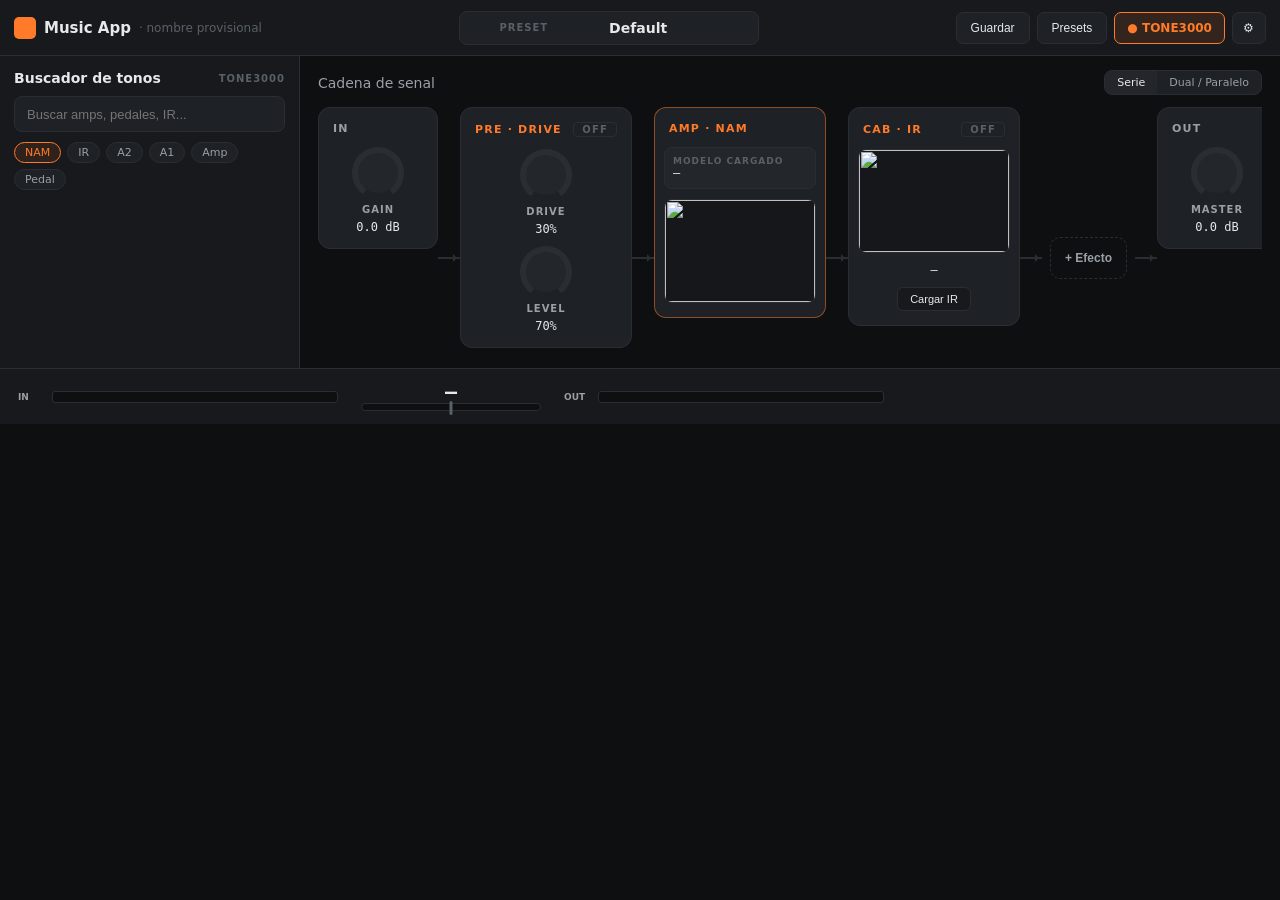
==== ui/index.html @ b0af9bf6 "Flexible FX chain: reorderable rack engine + dynamic UI + 6 effect blocks" ====
<!doctype html>
<html lang="es"><head><meta charset="utf-8">
<meta name="viewport" content="width=device-width,initial-scale=1">
<link rel="stylesheet" href="style.css"></head>
<body>
  <!-- ===== Barra superior ===== -->
  <header class="topbar">
    <div class="brand">
      <span class="logo"></span><b>Music App</b><span class="sub">&middot; nombre provisional</span>
    </div>
    <div class="preset">
      <span class="ptag">PRESET</span><input id="preset-name" class="pinput" value="Default" autocomplete="off">
    </div>
    <div class="topright">
      <button class="tbtn" id="btn-save">Guardar</button>
      <div class="presetwrap">
        <button class="tbtn" id="btn-presets">Presets</button>
        <div class="presetpop" id="presets-pop" hidden></div>
      </div>
      <span class="t3k">&#9679; TONE3000</span>
      <button class="tbtn icon" id="btn-cfg">&#9881;</button>
    </div>
  </header>

  <!-- ===== Cuerpo: buscador + cadena ===== -->
  <div class="main">
    <aside class="browser">
      <div class="bhead"><b>Buscador de tonos</b><span class="t3klabel">TONE3000</span></div>
      <input class="search" id="search" placeholder="Buscar amps, pedales, IR..." autocomplete="off">
      <div class="chips">
        <span class="chip on">NAM</span><span class="chip">IR</span><span class="chip">A2</span>
        <span class="chip">A1</span><span class="chip">Amp</span><span class="chip">Pedal</span>
      </div>
      <div class="list" id="model-list"></div>
      <div class="bcount" id="model-count"></div>
    </aside>

    <section class="stage">
      <div class="stagehead">
        <span class="stitle">Cadena de senal</span>
        <span class="seriestoggle"><span class="seg on">Serie</span><span class="seg">Dual / Paralelo</span></span>
      </div>
      <div class="rack">
        <section class="block io">
          <div class="bh"><span>IN</span></div>
          <div class="kwrap"><div class="knob" id="k-in"></div><div class="klabel">GAIN</div><div class="kval" id="v-in">0.0 dB</div></div>
        </section>
        <div class="arrow"></div>

        <section class="block drive">
          <div class="bh"><span class="accent">PRE &middot; DRIVE</span><span class="toggle" id="drive-toggle">OFF</span></div>
          <div class="kwrap"><div class="knob" id="k-drv"></div><div class="klabel">DRIVE</div><div class="kval" id="v-drv">30%</div></div>
          <div class="kwrap"><div class="knob" id="k-lvl"></div><div class="klabel">LEVEL</div><div class="kval" id="v-lvl">70%</div></div>
        </section>
        <div class="arrow"></div>

        <section class="block amp">
          <div class="bh"><span class="accent">AMP &middot; NAM</span></div>
          <div class="loaded"><div class="lcap">MODELO CARGADO</div><div class="lname" id="amp-name">&mdash;</div></div>
          <div class="photo"><img id="amp-photo" src="amp-photo" alt=""></div>
        </section>
        <div class="arrow"></div>

        <section class="block cab">
          <div class="bh"><span class="accent">CAB &middot; IR</span><span class="toggle" id="ir-toggle">OFF</span></div>
          <div class="photo"><img id="cab-photo" src="cab-photo" alt=""></div>
          <div class="lname small" id="cab-name">&mdash;</div>
          <button class="change" id="cab-change">Cargar IR</button>
        </section>
        <div class="arrow"></div>

        <!-- Rack flexible: app.js lo llena dinámicamente (display:contents) -->
        <div id="fx-rack" class="fxrack"></div>
        <div class="fxaddwrap">
          <button class="fxadd" id="fx-add-btn" title="Añadir efecto al rack">+ Efecto</button>
          <div class="fxmenu" id="fx-menu" hidden></div>
        </div>
        <div class="arrow"></div>

        <section class="block io">
          <div class="bh"><span>OUT</span></div>
          <div class="kwrap"><div class="knob" id="k-out"></div><div class="klabel">MASTER</div><div class="kval" id="v-out">0.0 dB</div></div>
        </section>
      </div>
    </section>
  </div>

  <!-- ===== Barra inferior: medidores + afinador ===== -->
  <footer class="bottombar">
    <div class="meter"><span class="mlabel">IN</span><div class="mbar"><div class="mfill" id="in-fill"></div></div></div>
    <div class="tuner">
      <div class="tnote" id="t-note">&mdash;</div>
      <div class="tscale"><div class="tcenter"></div><div class="tneedle" id="t-needle"></div></div>
      <div class="thz" id="t-hz"></div>
    </div>
    <div class="meter"><span class="mlabel">OUT</span><div class="mbar"><div class="mfill" id="out-fill"></div></div></div>
  </footer>

  <script type="module" src="app.js"></script>
</body></html>
---- ui/style.css ----
:root{--bg:#0E0F11;--panel:#17191C;--module:#1E2125;--mod2:#23262B;--border:#2A2E33;
  --text:#E6E8EA;--muted:#9AA0A6;--dim:#5A6068;--accent:#FF7A29;
  --green:#2BD66A;--amber:#F4C430;--red:#FF3B30;}
*{box-sizing:border-box;margin:0;padding:0;}
html,body{height:100%;background:var(--bg);color:var(--text);
  font-family:'Segoe UI',Inter,system-ui,sans-serif;-webkit-font-smoothing:antialiased;
  user-select:none;-webkit-user-select:none;font-size:13px;}

/* ===== Barra superior ===== */
.topbar{height:56px;display:flex;align-items:center;gap:12px;padding:0 14px;
  background:var(--panel);border-bottom:1px solid var(--border);}
.brand{display:flex;align-items:center;gap:8px;min-width:170px;flex:0 0 auto;}
.logo{width:22px;height:22px;border-radius:5px;background:var(--accent);}
.brand b{font-size:15px;}
.sub{color:var(--dim);font-size:12px;}
.preset{flex:1 1 auto;display:flex;align-items:center;justify-content:center;gap:10px;
  background:var(--module);border:1px solid var(--border);border-radius:8px;height:34px;max-width:300px;margin:0 auto;}
.ptag{font-size:10px;font-weight:700;letter-spacing:1px;color:var(--dim);}
.preset b{font-size:14px;}
.topright{display:flex;align-items:center;gap:7px;flex:0 0 auto;}
.tbtn{height:32px;padding:0 14px;background:var(--module);color:var(--text);border:1px solid var(--border);
  border-radius:7px;font-size:12px;cursor:pointer;}
.tbtn:hover{border-color:var(--accent);}
.tbtn.icon{width:34px;padding:0;}
.t3k{display:flex;align-items:center;gap:6px;height:32px;padding:0 12px;border-radius:7px;
  background:rgba(255,122,41,.12);border:1px solid var(--accent);color:var(--accent);font-size:12px;font-weight:600;}
.pinput{background:transparent;border:none;color:var(--text);font-size:14px;font-weight:700;
  width:160px;text-align:center;outline:none;font-family:inherit;}
.pinput:focus{color:var(--accent);}
.presetwrap{position:relative;}
.presetpop{position:absolute;top:38px;right:0;width:240px;max-height:300px;overflow-y:auto;z-index:50;
  background:var(--module);border:1px solid var(--border);border-radius:8px;padding:6px;
  box-shadow:0 8px 24px rgba(0,0,0,.5);}
.presetpop[hidden]{display:none;}
.ppitem{padding:8px 10px;border-radius:6px;cursor:pointer;font-size:12px;color:var(--text);}
.ppitem:hover{background:var(--mod2);}
.ppempty{padding:8px 10px;font-size:12px;color:var(--dim);}

/* ===== Cuerpo ===== */
.main{display:flex;align-items:stretch;}
.browser{width:300px;flex:0 0 auto;display:flex;flex-direction:column;gap:10px;padding:14px;
  border-right:1px solid var(--border);background:var(--panel);}
.bhead{display:flex;align-items:center;justify-content:space-between;}
.bhead b{font-size:14px;}
.t3klabel{font-size:10px;font-weight:700;letter-spacing:1px;color:var(--dim);}
.search{height:36px;background:var(--module);border:1px solid var(--border);border-radius:8px;
  color:var(--text);padding:0 12px;font-size:13px;outline:none;}
.search:focus{border-color:var(--accent);}
.chips{display:flex;flex-wrap:wrap;gap:6px;}
.chip{font-size:11px;padding:3px 10px;border-radius:12px;border:1px solid var(--border);
  color:var(--muted);background:var(--module);cursor:pointer;}
.chip.on{color:var(--accent);border-color:var(--accent);background:rgba(255,122,41,.1);}
.list{max-height:300px;overflow-y:auto;display:flex;flex-direction:column;gap:6px;margin-top:2px;}
.list::-webkit-scrollbar{width:8px;} .list::-webkit-scrollbar-thumb{background:var(--border);border-radius:4px;}
.mitem{display:flex;align-items:center;gap:10px;padding:8px;border-radius:8px;cursor:pointer;
  border:1px solid transparent;}
.mitem:hover{background:var(--module);}
.mitem.sel{background:var(--module);border-color:var(--accent);}
.mthumb{width:34px;height:34px;border-radius:6px;background:var(--mod2);flex:0 0 auto;
  display:flex;align-items:center;justify-content:center;color:var(--dim);font-size:14px;}
.minfo{min-width:0;flex:1;}
.mname{font-size:12px;color:var(--text);overflow:hidden;text-overflow:ellipsis;white-space:nowrap;}
.msub{font-size:10px;color:var(--muted);overflow:hidden;text-overflow:ellipsis;white-space:nowrap;}
.bcount{font-size:10px;color:var(--dim);}

/* ===== Stage / cadena ===== */
.stage{flex:1;display:flex;flex-direction:column;min-width:0;min-height:0;padding:14px 18px;}
.stagehead{display:flex;align-items:center;justify-content:space-between;margin-bottom:12px;}
.stitle{font-size:14px;color:var(--muted);}
.seriestoggle{display:flex;background:var(--module);border:1px solid var(--border);border-radius:8px;overflow:hidden;}
.seg{font-size:11px;padding:5px 12px;color:var(--muted);cursor:pointer;}
.seg.on{background:var(--mod2);color:var(--text);}
.rack{flex:1;display:flex;align-items:flex-start;gap:0;overflow-x:auto;padding-bottom:6px;}
.rack::-webkit-scrollbar{height:8px;} .rack::-webkit-scrollbar-thumb{background:var(--border);border-radius:4px;}
.block{background:var(--module);border:1px solid var(--border);border-radius:12px;padding:14px;
  min-width:172px;display:flex;flex-direction:column;align-items:center;gap:10px;}
.block.io{min-width:120px;}
.block.amp{border-color:rgba(255,122,41,.5);}
.bh{width:100%;display:flex;justify-content:space-between;align-items:center;
  font-size:11px;font-weight:700;letter-spacing:1.2px;color:var(--muted);margin-bottom:2px;}
.bh .accent{color:var(--accent);}
.toggle{font-size:10px;font-weight:700;color:var(--dim);border:1px solid var(--border);border-radius:4px;padding:1px 8px;cursor:pointer;}
.toggle.on{color:#1a0e06;background:var(--accent);border-color:var(--accent);}
.loaded{width:152px;background:var(--mod2);border:1px solid var(--border);border-radius:8px;padding:8px;}
.lcap{font-size:9px;font-weight:700;letter-spacing:1px;color:var(--dim);}
.lname{font-size:12px;color:var(--text);overflow:hidden;text-overflow:ellipsis;white-space:nowrap;font-family:'Cascadia Mono',Consolas,monospace;}
.lname.small{max-width:152px;text-align:center;}
.photo{width:152px;height:104px;border-radius:8px;overflow:hidden;background:#15171a;border:1px solid var(--border);}
.photo img{width:100%;height:100%;object-fit:cover;display:block;}
.change{background:var(--panel);color:var(--text);border:1px solid var(--border);border-radius:6px;padding:5px 12px;font-size:11px;cursor:pointer;}
.change:hover{border-color:var(--accent);}
.fxicon{font-size:30px;color:var(--accent);height:50px;display:flex;align-items:center;}
.kwrap{display:flex;flex-direction:column;align-items:center;gap:5px;}
.klabel{font-size:10px;font-weight:700;letter-spacing:1px;color:var(--muted);}
.knob{width:52px;height:52px;border-radius:50%;position:relative;cursor:ns-resize;
  background:conic-gradient(from 216deg,var(--accent) 0deg calc(var(--pct,0)*288deg),
    var(--border) calc(var(--pct,0)*288deg) 288deg,transparent 288deg 360deg);}
.knob::after{content:"";position:absolute;inset:6px;border-radius:50%;background:var(--mod2);}
.kval{font-size:12px;color:var(--text);font-family:'Cascadia Mono',Consolas,monospace;}
.arrow{align-self:center;width:22px;height:2px;background:var(--border);position:relative;flex:0 0 auto;margin-top:60px;}
.arrow::after{content:"";position:absolute;right:-1px;top:-3px;border:4px solid transparent;border-left-color:var(--border);}

/* ===== Barra inferior ===== */
.bottombar{height:56px;display:flex;align-items:center;gap:18px;padding:0 18px;
  background:var(--panel);border-top:1px solid var(--border);}
.meter{flex:1;display:flex;align-items:center;gap:8px;max-width:320px;}
.mlabel{font-size:9px;font-weight:700;color:var(--muted);width:26px;}
.mbar{flex:1;height:12px;background:var(--bg);border:1px solid var(--border);border-radius:3px;overflow:hidden;}
.mfill{height:100%;width:0%;background:var(--green);transition:width .05s linear;}
.tuner{display:flex;flex-direction:column;align-items:center;gap:2px;min-width:190px;}
.tnote{font-size:20px;font-weight:700;color:var(--text);font-family:'Cascadia Mono',Consolas,monospace;line-height:1;}
.tscale{position:relative;width:180px;height:8px;background:var(--bg);border:1px solid var(--border);border-radius:4px;}
.tcenter{position:absolute;left:50%;top:-2px;width:1px;height:12px;background:var(--dim);}
.tneedle{position:absolute;left:50%;top:-3px;width:3px;height:14px;border-radius:2px;background:var(--dim);
  transform:translateX(-50%);transition:left .06s linear,background .1s;}
.thz{font-size:9px;color:var(--muted);font-family:'Cascadia Mono',Consolas,monospace;}

/* ===== Rack flexible de efectos ===== */
.fxrack{display:contents;}                 /* los bloques entran al flex de .rack */
.fxblock{min-width:158px;border-color:rgba(255,122,41,.35);}
.fxblock.byp{opacity:.45;}
.fxhead{width:100%;display:flex;align-items:center;gap:4px;margin-bottom:2px;}
.fxnm{flex:1;min-width:0;font-size:11px;font-weight:700;letter-spacing:1px;color:var(--accent);
  overflow:hidden;text-overflow:ellipsis;white-space:nowrap;}
.fxbtn{font-size:11px;line-height:1;color:var(--dim);border:1px solid var(--border);border-radius:4px;
  background:var(--mod2);cursor:pointer;padding:2px 5px;}
.fxbtn:hover{color:var(--text);border-color:var(--accent);}
.fxbtn.on{color:#1a0e06;background:var(--accent);border-color:var(--accent);}
.fxaddwrap{position:relative;align-self:center;flex:0 0 auto;margin:0 8px;margin-top:60px;}
.fxadd{height:42px;padding:0 14px;border:1px dashed var(--border);border-radius:10px;background:transparent;
  color:var(--muted);font-size:12px;font-weight:700;cursor:pointer;white-space:nowrap;}
.fxadd:hover{border-color:var(--accent);color:var(--accent);}
.fxmenu{position:absolute;top:48px;left:0;width:170px;max-height:300px;overflow-y:auto;z-index:60;
  background:var(--module);border:1px solid var(--border);border-radius:8px;padding:6px;
  box-shadow:0 8px 24px rgba(0,0,0,.5);}
.fxmenu[hidden]{display:none;}
.fxmitem{padding:8px 10px;border-radius:6px;cursor:pointer;font-size:12px;color:var(--text);}
.fxmitem:hover{background:var(--mod2);}
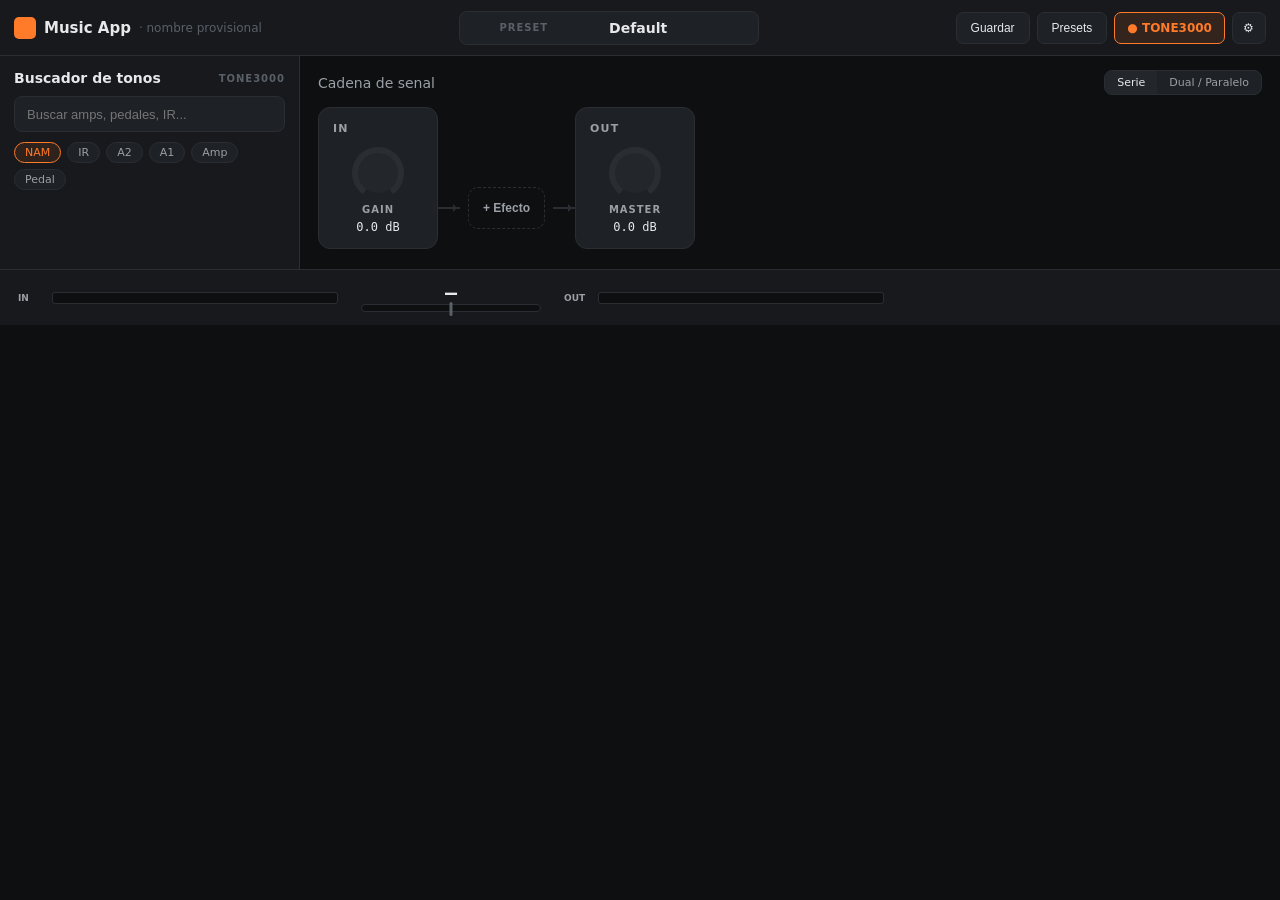
==== commit a67a8a33: "Unified flexible chain: Drive/Amp/Cab as draggable blocks + drag-drop + categorized menu" ====
--- a/ui/index.html
+++ b/ui/index.html
@@ -47,29 +47,7 @@
         </section>
         <div class="arrow"></div>
 
-        <section class="block drive">
-          <div class="bh"><span class="accent">PRE &middot; DRIVE</span><span class="toggle" id="drive-toggle">OFF</span></div>
-          <div class="kwrap"><div class="knob" id="k-drv"></div><div class="klabel">DRIVE</div><div class="kval" id="v-drv">30%</div></div>
-          <div class="kwrap"><div class="knob" id="k-lvl"></div><div class="klabel">LEVEL</div><div class="kval" id="v-lvl">70%</div></div>
-        </section>
-        <div class="arrow"></div>
-
-        <section class="block amp">
-          <div class="bh"><span class="accent">AMP &middot; NAM</span></div>
-          <div class="loaded"><div class="lcap">MODELO CARGADO</div><div class="lname" id="amp-name">&mdash;</div></div>
-          <div class="photo"><img id="amp-photo" src="amp-photo" alt=""></div>
-        </section>
-        <div class="arrow"></div>
-
-        <section class="block cab">
-          <div class="bh"><span class="accent">CAB &middot; IR</span><span class="toggle" id="ir-toggle">OFF</span></div>
-          <div class="photo"><img id="cab-photo" src="cab-photo" alt=""></div>
-          <div class="lname small" id="cab-name">&mdash;</div>
-          <button class="change" id="cab-change">Cargar IR</button>
-        </section>
-        <div class="arrow"></div>
-
-        <!-- Rack flexible: app.js lo llena dinámicamente (display:contents) -->
+        <!-- Toda la cadena (Drive/Amp/Cab + efectos) es dinámica y arrastrable -->
         <div id="fx-rack" class="fxrack"></div>
         <div class="fxaddwrap">
           <button class="fxadd" id="fx-add-btn" title="Añadir efecto al rack">+ Efecto</button>
--- a/ui/style.css
+++ b/ui/style.css
@@ -134,5 +134,16 @@
   background:var(--module);border:1px solid var(--border);border-radius:8px;padding:6px;
   box-shadow:0 8px 24px rgba(0,0,0,.5);}
 .fxmenu[hidden]{display:none;}
-.fxmitem{padding:8px 10px;border-radius:6px;cursor:pointer;font-size:12px;color:var(--text);}
+.fxmitem{padding:7px 10px 7px 16px;border-radius:6px;cursor:pointer;font-size:12px;color:var(--text);}
 .fxmitem:hover{background:var(--mod2);}
+.fxmcat{font-size:9px;font-weight:800;letter-spacing:1px;text-transform:uppercase;color:var(--dim);padding:9px 10px 3px;}
+.fxmcat:first-child{padding-top:2px;}
+
+/* bloques amp/cab (anclas) un poco más anchos, foto + cargar */
+.fxblock.k-amp,.fxblock.k-cab{min-width:190px;}
+.fxblock.k-amp{border-color:rgba(255,122,41,.55);}
+/* drag handle + estados de arrastre */
+.fxgrip{color:var(--dim);cursor:grab;font-size:12px;line-height:1;padding:0 2px;user-select:none;}
+.fxgrip:active{cursor:grabbing;}
+.fxblock.dragging{opacity:.35;}
+.fxblock.dragover{outline:2px dashed var(--accent);outline-offset:-3px;border-radius:12px;}
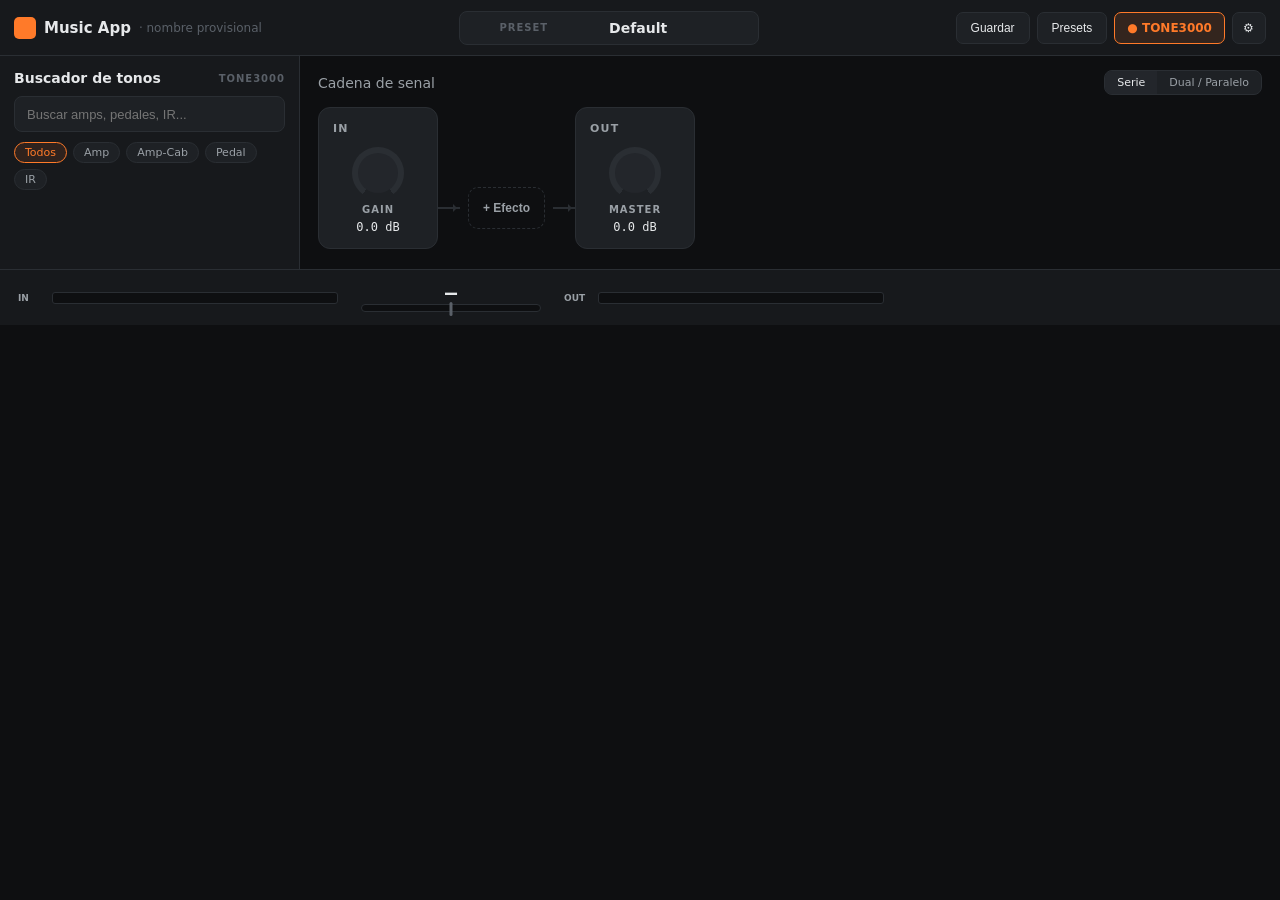
==== commit 1ca33b2d: "Browser redesign: type tabs (AMP/AMP-CAB/PEDAL/IR), short names, IRs indexed + visible" ====
--- a/ui/index.html
+++ b/ui/index.html
@@ -28,8 +28,7 @@
       <div class="bhead"><b>Buscador de tonos</b><span class="t3klabel">TONE3000</span></div>
       <input class="search" id="search" placeholder="Buscar amps, pedales, IR..." autocomplete="off">
       <div class="chips">
-        <span class="chip on">NAM</span><span class="chip">IR</span><span class="chip">A2</span>
-        <span class="chip">A1</span><span class="chip">Amp</span><span class="chip">Pedal</span>
+        <span class="chip on" data-tab="">Todos</span><span class="chip" data-tab="amp">Amp</span><span class="chip" data-tab="amp-cab">Amp-Cab</span><span class="chip" data-tab="pedal">Pedal</span><span class="chip" data-tab="ir">IR</span>
       </div>
       <div class="list" id="model-list"></div>
       <div class="bcount" id="model-count"></div>
--- a/ui/style.css
+++ b/ui/style.css
@@ -50,7 +50,7 @@
 .chip{font-size:11px;padding:3px 10px;border-radius:12px;border:1px solid var(--border);
   color:var(--muted);background:var(--module);cursor:pointer;}
 .chip.on{color:var(--accent);border-color:var(--accent);background:rgba(255,122,41,.1);}
-.list{max-height:300px;overflow-y:auto;display:flex;flex-direction:column;gap:6px;margin-top:2px;}
+.list{max-height:460px;overflow-y:auto;display:flex;flex-direction:column;gap:6px;margin-top:2px;}
 .list::-webkit-scrollbar{width:8px;} .list::-webkit-scrollbar-thumb{background:var(--border);border-radius:4px;}
 .mitem{display:flex;align-items:center;gap:10px;padding:8px;border-radius:8px;cursor:pointer;
   border:1px solid transparent;}
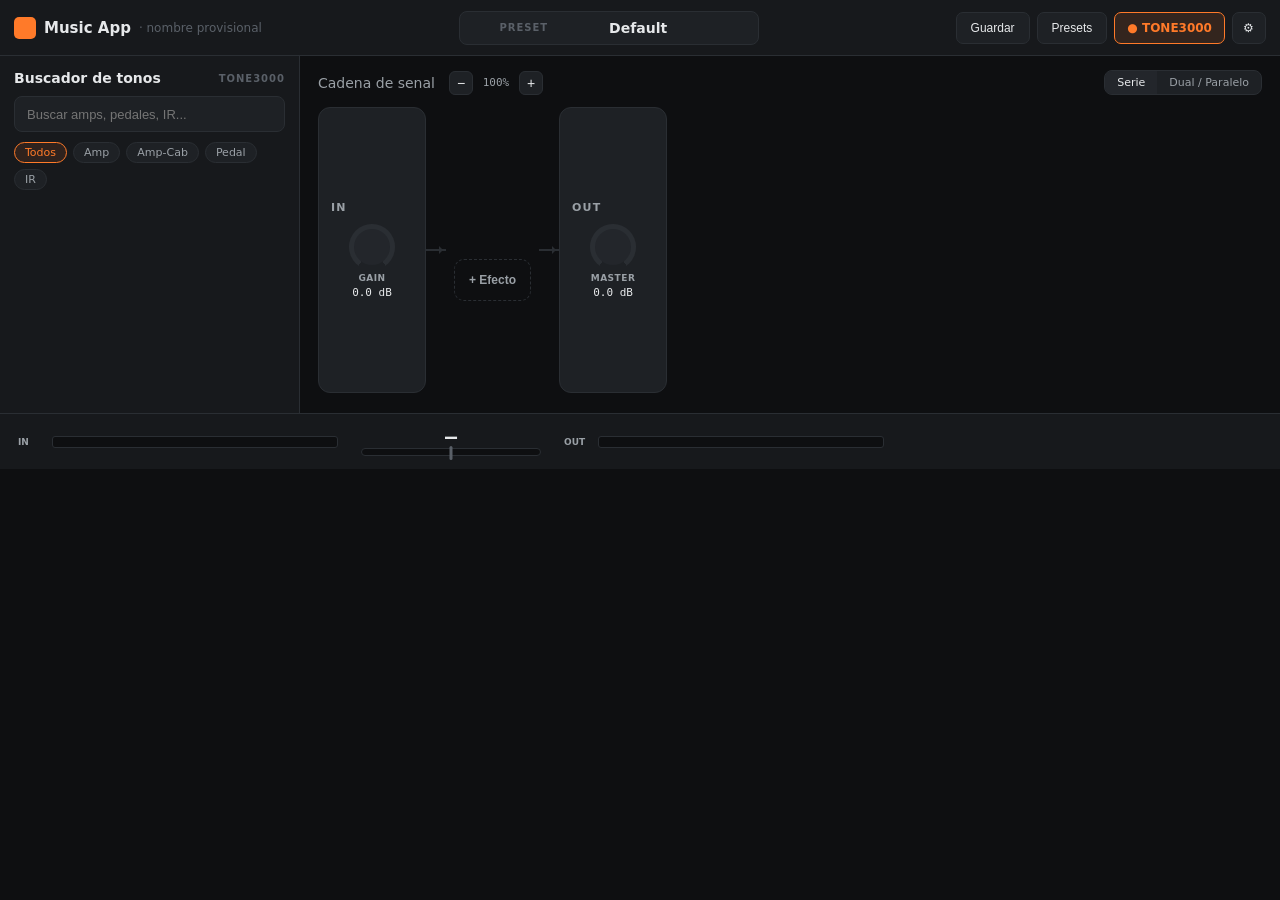
==== commit d0c001de: "Layout: equal-height blocks + 2-col knob grid + UI zoom control + fit window" ====
--- a/ui/index.html
+++ b/ui/index.html
@@ -36,7 +36,14 @@
 
     <section class="stage">
       <div class="stagehead">
-        <span class="stitle">Cadena de senal</span>
+        <div class="stleft">
+          <span class="stitle">Cadena de senal</span>
+          <div class="zoomctl">
+            <button class="zbtn" id="zoom-out" title="Menos zoom">&#8722;</button>
+            <span class="zlabel" id="zoom-lbl">100%</span>
+            <button class="zbtn" id="zoom-in" title="Más zoom">+</button>
+          </div>
+        </div>
         <span class="seriestoggle"><span class="seg on">Serie</span><span class="seg">Dual / Paralelo</span></span>
       </div>
       <div class="rack">
--- a/ui/style.css
+++ b/ui/style.css
@@ -70,11 +70,23 @@
 .seriestoggle{display:flex;background:var(--module);border:1px solid var(--border);border-radius:8px;overflow:hidden;}
 .seg{font-size:11px;padding:5px 12px;color:var(--muted);cursor:pointer;}
 .seg.on{background:var(--mod2);color:var(--text);}
-.rack{flex:1;display:flex;align-items:flex-start;gap:0;overflow-x:auto;padding-bottom:6px;}
+.stleft{display:flex;align-items:center;gap:14px;}
+.stright{display:flex;align-items:center;gap:12px;}
+.zoomctl{display:flex;align-items:center;gap:4px;}
+.zbtn{width:24px;height:24px;border-radius:6px;background:var(--module);border:1px solid var(--border);
+  color:var(--text);font-size:14px;cursor:pointer;line-height:1;padding:0;}
+.zbtn:hover{border-color:var(--accent);}
+.zlabel{font-size:11px;color:var(--muted);min-width:38px;text-align:center;
+  font-family:'Cascadia Mono',Consolas,monospace;}
+.rack{flex:1;display:flex;align-items:center;gap:0;overflow-x:auto;padding-bottom:6px;}
 .rack::-webkit-scrollbar{height:8px;} .rack::-webkit-scrollbar-thumb{background:var(--border);border-radius:4px;}
-.block{background:var(--module);border:1px solid var(--border);border-radius:12px;padding:14px;
-  min-width:172px;display:flex;flex-direction:column;align-items:center;gap:10px;}
-.block.io{min-width:120px;}
+/* todos los módulos del mismo alto -> vista limpia tipo rack */
+.block{background:var(--module);border:1px solid var(--border);border-radius:12px;padding:12px;
+  min-width:168px;height:286px;box-sizing:border-box;overflow:hidden;
+  display:flex;flex-direction:column;align-items:center;gap:8px;}
+.block.io{min-width:108px;justify-content:center;}
+/* perillas en rejilla de 2 columnas (compacto) */
+.knobs{width:100%;display:grid;grid-template-columns:repeat(2,1fr);gap:6px 8px;place-items:center;margin-top:2px;}
 .block.amp{border-color:rgba(255,122,41,.5);}
 .bh{width:100%;display:flex;justify-content:space-between;align-items:center;
   font-size:11px;font-weight:700;letter-spacing:1.2px;color:var(--muted);margin-bottom:2px;}
@@ -90,14 +102,14 @@
 .change{background:var(--panel);color:var(--text);border:1px solid var(--border);border-radius:6px;padding:5px 12px;font-size:11px;cursor:pointer;}
 .change:hover{border-color:var(--accent);}
 .fxicon{font-size:30px;color:var(--accent);height:50px;display:flex;align-items:center;}
-.kwrap{display:flex;flex-direction:column;align-items:center;gap:5px;}
-.klabel{font-size:10px;font-weight:700;letter-spacing:1px;color:var(--muted);}
-.knob{width:52px;height:52px;border-radius:50%;position:relative;cursor:ns-resize;
+.kwrap{display:flex;flex-direction:column;align-items:center;gap:3px;}
+.klabel{font-size:9px;font-weight:700;letter-spacing:.5px;color:var(--muted);}
+.knob{width:46px;height:46px;border-radius:50%;position:relative;cursor:ns-resize;
   background:conic-gradient(from 216deg,var(--accent) 0deg calc(var(--pct,0)*288deg),
     var(--border) calc(var(--pct,0)*288deg) 288deg,transparent 288deg 360deg);}
-.knob::after{content:"";position:absolute;inset:6px;border-radius:50%;background:var(--mod2);}
-.kval{font-size:12px;color:var(--text);font-family:'Cascadia Mono',Consolas,monospace;}
-.arrow{align-self:center;width:22px;height:2px;background:var(--border);position:relative;flex:0 0 auto;margin-top:60px;}
+.knob::after{content:"";position:absolute;inset:5px;border-radius:50%;background:var(--mod2);}
+.kval{font-size:11px;color:var(--text);font-family:'Cascadia Mono',Consolas,monospace;}
+.arrow{align-self:center;width:20px;height:2px;background:var(--border);position:relative;flex:0 0 auto;}
 .arrow::after{content:"";position:absolute;right:-1px;top:-3px;border:4px solid transparent;border-left-color:var(--border);}
 
 /* ===== Barra inferior ===== */
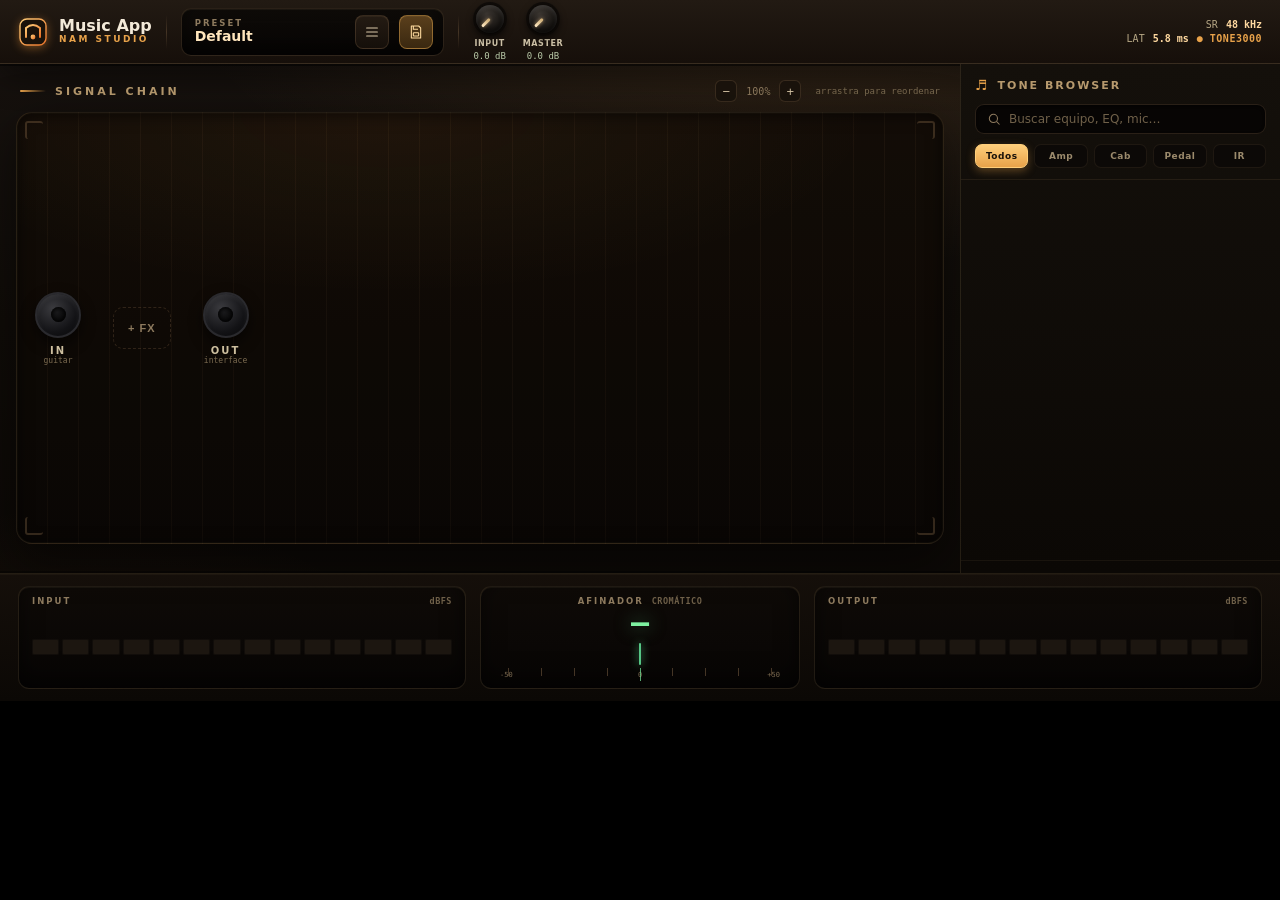
==== commit b9a41051: "Reskin: pedalboard/tolex UI (amp head, stompboxes, cab+mic, VU+tuner) [layout fit WIP]" ====
--- a/ui/index.html
+++ b/ui/index.html
@@ -1,84 +1,130 @@
 <!doctype html>
 <html lang="es"><head><meta charset="utf-8">
-<meta name="viewport" content="width=device-width,initial-scale=1">
-<link rel="stylesheet" href="style.css"></head>
+<link rel="stylesheet" href="style.css?v=5"></head>
 <body>
-  <!-- ===== Barra superior ===== -->
+
+  <!-- ===================== TOP BAR ===================== -->
   <header class="topbar">
     <div class="brand">
-      <span class="logo"></span><b>Music App</b><span class="sub">&middot; nombre provisional</span>
+      <svg class="logo" width="30" height="30" viewBox="0 0 30 30">
+        <defs><linearGradient id="lg" x1="0" y1="0" x2="1" y2="1">
+          <stop offset="0" stop-color="#ffce7a"/><stop offset="1" stop-color="#e8732a"/></linearGradient></defs>
+        <rect x="2" y="2" width="26" height="26" rx="7" fill="#1a120a" stroke="url(#lg)" stroke-width="1.4"/>
+        <path d="M8 20 L8 11 Q15 5 22 11 L22 20" fill="none" stroke="url(#lg)" stroke-width="2" stroke-linecap="round"/>
+        <circle cx="15" cy="20" r="2.4" fill="url(#lg)"/>
+        <path d="M5 24 H25" stroke="url(#lg)" stroke-width="1.4" stroke-linecap="round" opacity="0.5"/>
+      </svg>
+      <div class="name">Music App<small>NAM STUDIO</small></div>
     </div>
+
+    <div class="divider"></div>
+
     <div class="preset">
-      <span class="ptag">PRESET</span><input id="preset-name" class="pinput" value="Default" autocomplete="off">
-    </div>
-    <div class="topright">
-      <button class="tbtn" id="btn-save">Guardar</button>
+      <div class="pcol"><div class="pl">PRESET</div>
+        <input id="preset-name" class="pv" value="Default" autocomplete="off" spellcheck="false"></div>
       <div class="presetwrap">
-        <button class="tbtn" id="btn-presets">Presets</button>
+        <button class="iconbtn" id="btn-presets" title="Presets">
+          <svg width="16" height="16" viewBox="0 0 24 24" fill="none"><path d="M4 6h16M4 12h16M4 18h16" stroke="currentColor" stroke-width="1.8" stroke-linecap="round"/></svg></button>
         <div class="presetpop" id="presets-pop" hidden></div>
       </div>
-      <span class="t3k">&#9679; TONE3000</span>
-      <button class="tbtn icon" id="btn-cfg">&#9881;</button>
+      <button class="iconbtn save" id="btn-save" title="Guardar preset">
+        <svg width="16" height="16" viewBox="0 0 24 24" fill="none"><path d="M5 3h11l3 3v15H5z" stroke="currentColor" stroke-width="1.6" stroke-linejoin="round"/><path d="M8 3v5h7" stroke="currentColor" stroke-width="1.6"/><rect x="8" y="13" width="8" height="5" rx="1" stroke="currentColor" stroke-width="1.6"/></svg></button>
+    </div>
+
+    <div class="divider"></div>
+
+    <!-- IN / OUT gain -->
+    <div class="io">
+      <div class="knob mini"><div class="dial" id="k-in"><div class="cap"></div></div>
+        <div class="kl">INPUT</div><div class="kval" id="v-in">0.0 dB</div></div>
+      <div class="knob mini"><div class="dial" id="k-out"><div class="cap"></div></div>
+        <div class="kl">MASTER</div><div class="kval" id="v-out">0.0 dB</div></div>
+    </div>
+
+    <div class="spacer"></div>
+
+    <div class="stat">
+      <div class="row">SR <b>48 kHz</b></div>
+      <div class="row">LAT <b>5.8 ms</b><span class="t3k">&#9679; TONE3000</span></div>
     </div>
   </header>
 
-  <!-- ===== Cuerpo: buscador + cadena ===== -->
+  <!-- ===================== MAIN ===================== -->
   <div class="main">
-    <aside class="browser">
-      <div class="bhead"><b>Buscador de tonos</b><span class="t3klabel">TONE3000</span></div>
-      <input class="search" id="search" placeholder="Buscar amps, pedales, IR..." autocomplete="off">
-      <div class="chips">
-        <span class="chip on" data-tab="">Todos</span><span class="chip" data-tab="amp">Amp</span><span class="chip" data-tab="amp-cab">Amp-Cab</span><span class="chip" data-tab="pedal">Pedal</span><span class="chip" data-tab="ir">IR</span>
-      </div>
-      <div class="list" id="model-list"></div>
-      <div class="bcount" id="model-count"></div>
-    </aside>
 
+    <!-- ===== STAGE / SIGNAL CHAIN ===== -->
     <section class="stage">
-      <div class="stagehead">
-        <div class="stleft">
-          <span class="stitle">Cadena de senal</span>
+      <div class="chain-head">
+        <h2><span class="dotline"></span>SIGNAL CHAIN</h2>
+        <div class="chright">
           <div class="zoomctl">
             <button class="zbtn" id="zoom-out" title="Menos zoom">&#8722;</button>
             <span class="zlabel" id="zoom-lbl">100%</span>
             <button class="zbtn" id="zoom-in" title="Más zoom">+</button>
           </div>
+          <div class="hint">arrastra para reordenar</div>
         </div>
-        <span class="seriestoggle"><span class="seg on">Serie</span><span class="seg">Dual / Paralelo</span></span>
       </div>
-      <div class="rack">
-        <section class="block io">
-          <div class="bh"><span>IN</span></div>
-          <div class="kwrap"><div class="knob" id="k-in"></div><div class="klabel">GAIN</div><div class="kval" id="v-in">0.0 dB</div></div>
-        </section>
-        <div class="arrow"></div>
 
-        <!-- Toda la cadena (Drive/Amp/Cab + efectos) es dinámica y arrastrable -->
+      <div class="board">
+        <span class="bracket tl"></span><span class="bracket tr"></span><span class="bracket bl"></span><span class="bracket br"></span>
+
+        <div class="node jack"><div class="ring"><i></i></div><div class="jlab">IN</div><div class="jsub">guitar</div></div>
+        <div class="gap"></div>
+
+        <!-- cadena dinámica (Drive / Amp / Cab / FX) -->
         <div id="fx-rack" class="fxrack"></div>
+
         <div class="fxaddwrap">
-          <button class="fxadd" id="fx-add-btn" title="Añadir efecto al rack">+ Efecto</button>
+          <button class="fxadd" id="fx-add-btn" title="Añadir efecto">+ FX</button>
           <div class="fxmenu" id="fx-menu" hidden></div>
         </div>
-        <div class="arrow"></div>
 
-        <section class="block io">
-          <div class="bh"><span>OUT</span></div>
-          <div class="kwrap"><div class="knob" id="k-out"></div><div class="klabel">MASTER</div><div class="kval" id="v-out">0.0 dB</div></div>
-        </section>
+        <div class="gap"></div>
+        <div class="node jack"><div class="ring"><i></i></div><div class="jlab">OUT</div><div class="jsub">interface</div></div>
       </div>
     </section>
+
+    <!-- ===== TONE BROWSER ===== -->
+    <aside class="browser">
+      <div class="bh">
+        <div class="ttl"><span class="ic">&#9836;</span>TONE BROWSER</div>
+        <div class="searchbox">
+          <svg width="14" height="14" viewBox="0 0 24 24" fill="none"><circle cx="11" cy="11" r="7" stroke="#8d7a5e" stroke-width="1.8"/><path d="M21 21l-4-4" stroke="#8d7a5e" stroke-width="1.8" stroke-linecap="round"/></svg>
+          <input id="search" placeholder="Buscar equipo, EQ, mic…" autocomplete="off" spellcheck="false">
+        </div>
+        <div class="chips tabs">
+          <span class="chip tab on" data-tab="">Todos</span><span class="chip tab" data-tab="amp">Amp</span><span class="chip tab" data-tab="amp-cab">Cab</span><span class="chip tab" data-tab="pedal">Pedal</span><span class="chip tab" data-tab="ir">IR</span>
+        </div>
+      </div>
+      <div class="blist" id="model-list"></div>
+      <div class="bcount" id="model-count"></div>
+    </aside>
   </div>
 
-  <!-- ===== Barra inferior: medidores + afinador ===== -->
-  <footer class="bottombar">
-    <div class="meter"><span class="mlabel">IN</span><div class="mbar"><div class="mfill" id="in-fill"></div></div></div>
-    <div class="tuner">
+  <!-- ===================== FOOTER: METERS + TUNER ===================== -->
+  <footer class="footer">
+    <div class="panel">
+      <div class="ph">INPUT <span class="unit">dBFS</span></div>
+      <div class="ladder" id="in-ladder"></div>
+    </div>
+
+    <div class="panel tunerbig">
+      <div class="ph center">AFINADOR <span class="unit">CROMÁTICO</span></div>
       <div class="tnote" id="t-note">&mdash;</div>
-      <div class="tscale"><div class="tcenter"></div><div class="tneedle" id="t-needle"></div></div>
-      <div class="thz" id="t-hz"></div>
+      <div class="tsub" id="t-hz"></div>
+      <div class="scale">
+        <div class="ticks"><i></i><i></i><i></i><i></i><i class="mid"></i><i></i><i></i><i></i><i></i></div>
+        <div class="needle" id="t-needle"></div>
+      </div>
+      <div class="cents"><span>-50</span><span>0</span><span>+50</span></div>
     </div>
-    <div class="meter"><span class="mlabel">OUT</span><div class="mbar"><div class="mfill" id="out-fill"></div></div></div>
+
+    <div class="panel">
+      <div class="ph">OUTPUT <span class="unit">dBFS</span></div>
+      <div class="ladder" id="out-ladder"></div>
+    </div>
   </footer>
 
-  <script type="module" src="app.js"></script>
+  <script type="module" src="app.js?v=5"></script>
 </body></html>
--- a/ui/style.css
+++ b/ui/style.css
@@ -1,161 +1,311 @@
-:root{--bg:#0E0F11;--panel:#17191C;--module:#1E2125;--mod2:#23262B;--border:#2A2E33;
-  --text:#E6E8EA;--muted:#9AA0A6;--dim:#5A6068;--accent:#FF7A29;
-  --green:#2BD66A;--amber:#F4C430;--red:#FF3B30;}
-*{box-sizing:border-box;margin:0;padding:0;}
-html,body{height:100%;background:var(--bg);color:var(--text);
-  font-family:'Segoe UI',Inter,system-ui,sans-serif;-webkit-font-smoothing:antialiased;
-  user-select:none;-webkit-user-select:none;font-size:13px;}
-
-/* ===== Barra superior ===== */
-.topbar{height:56px;display:flex;align-items:center;gap:12px;padding:0 14px;
-  background:var(--panel);border-bottom:1px solid var(--border);}
-.brand{display:flex;align-items:center;gap:8px;min-width:170px;flex:0 0 auto;}
-.logo{width:22px;height:22px;border-radius:5px;background:var(--accent);}
-.brand b{font-size:15px;}
-.sub{color:var(--dim);font-size:12px;}
-.preset{flex:1 1 auto;display:flex;align-items:center;justify-content:center;gap:10px;
-  background:var(--module);border:1px solid var(--border);border-radius:8px;height:34px;max-width:300px;margin:0 auto;}
-.ptag{font-size:10px;font-weight:700;letter-spacing:1px;color:var(--dim);}
-.preset b{font-size:14px;}
-.topright{display:flex;align-items:center;gap:7px;flex:0 0 auto;}
-.tbtn{height:32px;padding:0 14px;background:var(--module);color:var(--text);border:1px solid var(--border);
-  border-radius:7px;font-size:12px;cursor:pointer;}
-.tbtn:hover{border-color:var(--accent);}
-.tbtn.icon{width:34px;padding:0;}
-.t3k{display:flex;align-items:center;gap:6px;height:32px;padding:0 12px;border-radius:7px;
-  background:rgba(255,122,41,.12);border:1px solid var(--accent);color:var(--accent);font-size:12px;font-weight:600;}
-.pinput{background:transparent;border:none;color:var(--text);font-size:14px;font-weight:700;
-  width:160px;text-align:center;outline:none;font-family:inherit;}
-.pinput:focus{color:var(--accent);}
-.presetwrap{position:relative;}
-.presetpop{position:absolute;top:38px;right:0;width:240px;max-height:300px;overflow-y:auto;z-index:50;
-  background:var(--module);border:1px solid var(--border);border-radius:8px;padding:6px;
-  box-shadow:0 8px 24px rgba(0,0,0,.5);}
-.presetpop[hidden]{display:none;}
-.ppitem{padding:8px 10px;border-radius:6px;cursor:pointer;font-size:12px;color:var(--text);}
-.ppitem:hover{background:var(--mod2);}
-.ppempty{padding:8px 10px;font-size:12px;color:var(--dim);}
-
-/* ===== Cuerpo ===== */
-.main{display:flex;align-items:stretch;}
-.browser{width:300px;flex:0 0 auto;display:flex;flex-direction:column;gap:10px;padding:14px;
-  border-right:1px solid var(--border);background:var(--panel);}
-.bhead{display:flex;align-items:center;justify-content:space-between;}
-.bhead b{font-size:14px;}
-.t3klabel{font-size:10px;font-weight:700;letter-spacing:1px;color:var(--dim);}
-.search{height:36px;background:var(--module);border:1px solid var(--border);border-radius:8px;
-  color:var(--text);padding:0 12px;font-size:13px;outline:none;}
-.search:focus{border-color:var(--accent);}
-.chips{display:flex;flex-wrap:wrap;gap:6px;}
-.chip{font-size:11px;padding:3px 10px;border-radius:12px;border:1px solid var(--border);
-  color:var(--muted);background:var(--module);cursor:pointer;}
-.chip.on{color:var(--accent);border-color:var(--accent);background:rgba(255,122,41,.1);}
-.list{max-height:460px;overflow-y:auto;display:flex;flex-direction:column;gap:6px;margin-top:2px;}
-.list::-webkit-scrollbar{width:8px;} .list::-webkit-scrollbar-thumb{background:var(--border);border-radius:4px;}
-.mitem{display:flex;align-items:center;gap:10px;padding:8px;border-radius:8px;cursor:pointer;
-  border:1px solid transparent;}
-.mitem:hover{background:var(--module);}
-.mitem.sel{background:var(--module);border-color:var(--accent);}
-.mthumb{width:34px;height:34px;border-radius:6px;background:var(--mod2);flex:0 0 auto;
-  display:flex;align-items:center;justify-content:center;color:var(--dim);font-size:14px;}
-.minfo{min-width:0;flex:1;}
-.mname{font-size:12px;color:var(--text);overflow:hidden;text-overflow:ellipsis;white-space:nowrap;}
-.msub{font-size:10px;color:var(--muted);overflow:hidden;text-overflow:ellipsis;white-space:nowrap;}
-.bcount{font-size:10px;color:var(--dim);}
-
-/* ===== Stage / cadena ===== */
-.stage{flex:1;display:flex;flex-direction:column;min-width:0;min-height:0;padding:14px 18px;}
-.stagehead{display:flex;align-items:center;justify-content:space-between;margin-bottom:12px;}
-.stitle{font-size:14px;color:var(--muted);}
-.seriestoggle{display:flex;background:var(--module);border:1px solid var(--border);border-radius:8px;overflow:hidden;}
-.seg{font-size:11px;padding:5px 12px;color:var(--muted);cursor:pointer;}
-.seg.on{background:var(--mod2);color:var(--text);}
-.stleft{display:flex;align-items:center;gap:14px;}
-.stright{display:flex;align-items:center;gap:12px;}
-.zoomctl{display:flex;align-items:center;gap:4px;}
-.zbtn{width:24px;height:24px;border-radius:6px;background:var(--module);border:1px solid var(--border);
-  color:var(--text);font-size:14px;cursor:pointer;line-height:1;padding:0;}
-.zbtn:hover{border-color:var(--accent);}
-.zlabel{font-size:11px;color:var(--muted);min-width:38px;text-align:center;
-  font-family:'Cascadia Mono',Consolas,monospace;}
-.rack{flex:1;display:flex;align-items:center;gap:0;overflow-x:auto;padding-bottom:6px;}
-.rack::-webkit-scrollbar{height:8px;} .rack::-webkit-scrollbar-thumb{background:var(--border);border-radius:4px;}
-/* todos los módulos del mismo alto -> vista limpia tipo rack */
-.block{background:var(--module);border:1px solid var(--border);border-radius:12px;padding:12px;
-  min-width:168px;height:286px;box-sizing:border-box;overflow:hidden;
-  display:flex;flex-direction:column;align-items:center;gap:8px;}
-.block.io{min-width:108px;justify-content:center;}
-/* perillas en rejilla de 2 columnas (compacto) */
-.knobs{width:100%;display:grid;grid-template-columns:repeat(2,1fr);gap:6px 8px;place-items:center;margin-top:2px;}
-.block.amp{border-color:rgba(255,122,41,.5);}
-.bh{width:100%;display:flex;justify-content:space-between;align-items:center;
-  font-size:11px;font-weight:700;letter-spacing:1.2px;color:var(--muted);margin-bottom:2px;}
-.bh .accent{color:var(--accent);}
-.toggle{font-size:10px;font-weight:700;color:var(--dim);border:1px solid var(--border);border-radius:4px;padding:1px 8px;cursor:pointer;}
-.toggle.on{color:#1a0e06;background:var(--accent);border-color:var(--accent);}
-.loaded{width:152px;background:var(--mod2);border:1px solid var(--border);border-radius:8px;padding:8px;}
-.lcap{font-size:9px;font-weight:700;letter-spacing:1px;color:var(--dim);}
-.lname{font-size:12px;color:var(--text);overflow:hidden;text-overflow:ellipsis;white-space:nowrap;font-family:'Cascadia Mono',Consolas,monospace;}
-.lname.small{max-width:152px;text-align:center;}
-.photo{width:152px;height:104px;border-radius:8px;overflow:hidden;background:#15171a;border:1px solid var(--border);}
-.photo img{width:100%;height:100%;object-fit:cover;display:block;}
-.change{background:var(--panel);color:var(--text);border:1px solid var(--border);border-radius:6px;padding:5px 12px;font-size:11px;cursor:pointer;}
-.change:hover{border-color:var(--accent);}
-.fxicon{font-size:30px;color:var(--accent);height:50px;display:flex;align-items:center;}
-.kwrap{display:flex;flex-direction:column;align-items:center;gap:3px;}
-.klabel{font-size:9px;font-weight:700;letter-spacing:.5px;color:var(--muted);}
-.knob{width:46px;height:46px;border-radius:50%;position:relative;cursor:ns-resize;
-  background:conic-gradient(from 216deg,var(--accent) 0deg calc(var(--pct,0)*288deg),
-    var(--border) calc(var(--pct,0)*288deg) 288deg,transparent 288deg 360deg);}
-.knob::after{content:"";position:absolute;inset:5px;border-radius:50%;background:var(--mod2);}
-.kval{font-size:11px;color:var(--text);font-family:'Cascadia Mono',Consolas,monospace;}
-.arrow{align-self:center;width:20px;height:2px;background:var(--border);position:relative;flex:0 0 auto;}
-.arrow::after{content:"";position:absolute;right:-1px;top:-3px;border:4px solid transparent;border-left-color:var(--border);}
-
-/* ===== Barra inferior ===== */
-.bottombar{height:56px;display:flex;align-items:center;gap:18px;padding:0 18px;
-  background:var(--panel);border-top:1px solid var(--border);}
-.meter{flex:1;display:flex;align-items:center;gap:8px;max-width:320px;}
-.mlabel{font-size:9px;font-weight:700;color:var(--muted);width:26px;}
-.mbar{flex:1;height:12px;background:var(--bg);border:1px solid var(--border);border-radius:3px;overflow:hidden;}
-.mfill{height:100%;width:0%;background:var(--green);transition:width .05s linear;}
-.tuner{display:flex;flex-direction:column;align-items:center;gap:2px;min-width:190px;}
-.tnote{font-size:20px;font-weight:700;color:var(--text);font-family:'Cascadia Mono',Consolas,monospace;line-height:1;}
-.tscale{position:relative;width:180px;height:8px;background:var(--bg);border:1px solid var(--border);border-radius:4px;}
-.tcenter{position:absolute;left:50%;top:-2px;width:1px;height:12px;background:var(--dim);}
-.tneedle{position:absolute;left:50%;top:-3px;width:3px;height:14px;border-radius:2px;background:var(--dim);
-  transform:translateX(-50%);transition:left .06s linear,background .1s;}
-.thz{font-size:9px;color:var(--muted);font-family:'Cascadia Mono',Consolas,monospace;}
-
-/* ===== Rack flexible de efectos ===== */
-.fxrack{display:contents;}                 /* los bloques entran al flex de .rack */
-.fxblock{min-width:158px;border-color:rgba(255,122,41,.35);}
-.fxblock.byp{opacity:.45;}
-.fxhead{width:100%;display:flex;align-items:center;gap:4px;margin-bottom:2px;}
-.fxnm{flex:1;min-width:0;font-size:11px;font-weight:700;letter-spacing:1px;color:var(--accent);
-  overflow:hidden;text-overflow:ellipsis;white-space:nowrap;}
-.fxbtn{font-size:11px;line-height:1;color:var(--dim);border:1px solid var(--border);border-radius:4px;
-  background:var(--mod2);cursor:pointer;padding:2px 5px;}
-.fxbtn:hover{color:var(--text);border-color:var(--accent);}
-.fxbtn.on{color:#1a0e06;background:var(--accent);border-color:var(--accent);}
-.fxaddwrap{position:relative;align-self:center;flex:0 0 auto;margin:0 8px;margin-top:60px;}
-.fxadd{height:42px;padding:0 14px;border:1px dashed var(--border);border-radius:10px;background:transparent;
-  color:var(--muted);font-size:12px;font-weight:700;cursor:pointer;white-space:nowrap;}
-.fxadd:hover{border-color:var(--accent);color:var(--accent);}
-.fxmenu{position:absolute;top:48px;left:0;width:170px;max-height:300px;overflow-y:auto;z-index:60;
-  background:var(--module);border:1px solid var(--border);border-radius:8px;padding:6px;
-  box-shadow:0 8px 24px rgba(0,0,0,.5);}
-.fxmenu[hidden]{display:none;}
-.fxmitem{padding:7px 10px 7px 16px;border-radius:6px;cursor:pointer;font-size:12px;color:var(--text);}
-.fxmitem:hover{background:var(--mod2);}
-.fxmcat{font-size:9px;font-weight:800;letter-spacing:1px;text-transform:uppercase;color:var(--dim);padding:9px 10px 3px;}
-.fxmcat:first-child{padding-top:2px;}
-
-/* bloques amp/cab (anclas) un poco más anchos, foto + cargar */
-.fxblock.k-amp,.fxblock.k-cab{min-width:190px;}
-.fxblock.k-amp{border-color:rgba(255,122,41,.55);}
-/* drag handle + estados de arrastre */
-.fxgrip{color:var(--dim);cursor:grab;font-size:12px;line-height:1;padding:0 2px;user-select:none;}
-.fxgrip:active{cursor:grabbing;}
-.fxblock.dragging{opacity:.35;}
-.fxblock.dragover{outline:2px dashed var(--accent);outline-offset:-3px;border-radius:12px;}
+:root{
+  --warm:#e8a24a; --warm2:#ffce7a; --amber:#ffb347;
+  --cream:#efe6d2; --green:#56c685; --silver:#c9cdd2;
+  --red:#e8473a; --line:rgba(255,210,150,.10); --line2:rgba(255,200,140,.14);
+  --txt:#e9e2d4; --dim:#8d7a5e; --dim2:#6f6049;
+  --mono:ui-monospace,"Cascadia Mono",Consolas,monospace;
+  --sys:system-ui,"Segoe UI",Arial,sans-serif;
+}
+*{box-sizing:border-box;margin:0;padding:0}
+html,body{background:#000;color:var(--txt);font-family:var(--sys);overflow-x:hidden;
+  -webkit-font-smoothing:antialiased;user-select:none;-webkit-user-select:none;font-size:13px;}
+body{
+  background:
+    radial-gradient(1100px 540px at 64% -8%, rgba(255,176,84,.14), transparent 60%),
+    radial-gradient(700px 520px at 6% 116%, rgba(255,150,60,.07), transparent 60%),
+    linear-gradient(180deg,#181310,#100c08 46%,#0a0705);
+}
+
+/* ============ TOP BAR ============ */
+.topbar{height:64px;display:flex;align-items:center;gap:14px;padding:0 18px;
+  background:linear-gradient(180deg,#221a13,#160f0a);border-bottom:1px solid var(--line);
+  box-shadow:0 2px 0 rgba(0,0,0,.5),0 14px 30px rgba(0,0,0,.4);}
+.brand{display:flex;align-items:center;gap:11px;flex:0 0 auto;}
+.logo{filter:drop-shadow(0 2px 5px rgba(255,160,60,.4))}
+.brand .name{font-weight:800;font-size:16px;color:#f3ead9;line-height:1.05}
+.brand .name small{display:block;font-size:9px;letter-spacing:2.5px;color:var(--warm);font-weight:700}
+.divider{width:1px;height:34px;flex:0 0 auto;background:linear-gradient(rgba(255,200,140,0),rgba(255,200,140,.18),rgba(255,200,140,0))}
+.spacer{flex:1}
+
+.preset{display:flex;align-items:center;gap:10px;flex:0 0 auto;
+  background:linear-gradient(180deg,#0e0b08,#070504);border:1px solid var(--line2);border-radius:10px;
+  padding:6px 10px 6px 13px;box-shadow:inset 0 1px 0 rgba(255,210,150,.06),inset 0 -10px 18px rgba(0,0,0,.5);}
+.pcol{display:flex;flex-direction:column;line-height:1.1}
+.pl{font-size:8.5px;letter-spacing:2px;color:var(--dim);font-weight:700}
+.pv{background:none;border:0;outline:0;color:#ffe6bd;font-size:14px;font-weight:700;font-family:inherit;width:150px;}
+.pv:focus{color:var(--warm2)}
+.presetwrap{position:relative;display:flex}
+.presetpop{position:absolute;top:40px;right:0;width:230px;max-height:300px;overflow-y:auto;z-index:60;
+  background:#16110b;border:1px solid var(--line2);border-radius:9px;padding:6px;box-shadow:0 12px 30px rgba(0,0,0,.6);}
+.presetpop[hidden]{display:none}
+.ppitem{padding:8px 10px;border-radius:6px;cursor:pointer;font-size:12px;color:var(--txt)}
+.ppitem:hover{background:#241a0f}
+.ppempty{padding:8px 10px;font-size:12px;color:var(--dim)}
+
+.iconbtn{width:34px;height:34px;border-radius:8px;display:grid;place-items:center;cursor:pointer;
+  background:linear-gradient(180deg,#241b13,#150f0a);border:1px solid var(--line2);color:#d9c8a8;
+  box-shadow:inset 0 1px 0 rgba(255,210,150,.05);}
+.iconbtn:hover{color:#fff;border-color:var(--warm)}
+.iconbtn.save{background:linear-gradient(180deg,#5a3f1c,#3a2810);border-color:rgba(255,190,90,.4);color:#ffdca0}
+
+.io{display:flex;align-items:center;gap:16px;flex:0 0 auto}
+.knob.mini .dial{width:34px;height:34px}
+.stat{display:flex;flex-direction:column;align-items:flex-end;gap:3px;font-family:var(--mono);flex:0 0 auto}
+.stat .row{display:flex;align-items:center;gap:8px;font-size:10px;color:#b6a785}
+.stat .row b{color:#ffd9a0}
+.t3k{color:var(--warm);font-weight:700;letter-spacing:.5px}
+
+/* ============ KNOB (compartido: IN/OUT, pedales, FX) ============ */
+.knob{display:flex;flex-direction:column;align-items:center;gap:3px}
+.knob .dial{width:40px;height:40px;border-radius:50%;position:relative;padding:3px;cursor:ns-resize;
+  background:conic-gradient(from -135deg, var(--warm) 0deg, var(--warm) var(--arc,0deg), rgba(0,0,0,.55) var(--arc,0deg) 360deg);
+  box-shadow:0 3px 6px rgba(0,0,0,.5);}
+.knob .cap{width:100%;height:100%;border-radius:50%;position:relative;
+  background:radial-gradient(circle at 38% 32%, #3a3530, #1a1714 60%, #0c0a08);
+  box-shadow:inset 0 2px 4px rgba(255,255,255,.14),inset 0 -3px 6px rgba(0,0,0,.6),0 1px 2px rgba(0,0,0,.5);}
+.knob .cap::after{content:"";position:absolute;left:50%;top:3px;width:2.5px;height:11px;border-radius:2px;
+  background:linear-gradient(#ffe9c4,#caa86e);transform:translateX(-50%) rotate(var(--rot,0deg));transform-origin:bottom center;
+  box-shadow:0 0 4px rgba(255,210,150,.6)}
+.knob .kl{font-size:8px;letter-spacing:.6px;font-weight:700;color:#cfc3a8;text-transform:uppercase}
+.knob .kval{font-size:9px;color:#bca;font-family:var(--mono)}
+/* chickenhead (amp) */
+.ckhead .cap{background:radial-gradient(circle at 40% 32%,#2c2722,#141110 60%,#060504)}
+.ckhead .cap::after{width:30px;height:6px;border-radius:3px;top:50%;left:50%;
+  background:linear-gradient(90deg,#c9b48a,#7a6845);transform:translate(-50%,-50%) rotate(var(--rot,0deg));box-shadow:0 1px 2px rgba(0,0,0,.6)}
+
+/* ============ MAIN ============ */
+.main{display:flex;align-items:stretch}
+.stage{flex:0 0 auto;width:calc(100% - 320px);min-width:0;overflow:hidden;
+  position:relative;padding:14px 16px 0;display:flex;flex-direction:column}
+.browser{flex:0 0 auto;width:320px;border-left:1px solid var(--line);
+  background:linear-gradient(180deg,#14100b,#0b0805);display:flex;flex-direction:column;}
+
+/* ===== SIGNAL CHAIN ===== */
+.chain-head{display:flex;align-items:center;justify-content:space-between;margin:2px 4px 10px}
+.chain-head h2{font-size:11px;letter-spacing:3px;color:#b79a6e;font-weight:800;display:flex;align-items:center;gap:9px}
+.chain-head h2 .dotline{width:26px;height:2px;background:linear-gradient(90deg,var(--warm),transparent);border-radius:2px}
+.chright{display:flex;align-items:center;gap:14px}
+.hint{font-size:9px;color:#7a6a50;font-family:var(--mono)}
+.zoomctl{display:flex;align-items:center;gap:4px}
+.zbtn{width:22px;height:22px;border-radius:6px;background:#1a130c;border:1px solid var(--line2);
+  color:#d9c8a8;font-size:13px;cursor:pointer;line-height:1;padding:0}
+.zbtn:hover{border-color:var(--warm)}
+.zlabel{font-size:10px;color:var(--dim);min-width:34px;text-align:center;font-family:var(--mono)}
+
+.board{position:relative;height:432px;border-radius:16px;padding:20px 18px;
+  display:flex;align-items:center;gap:0;overflow-x:auto;overflow-y:hidden;
+  background:
+    radial-gradient(700px 260px at 40% 0%, rgba(255,170,70,.06), transparent 70%),
+    repeating-linear-gradient(90deg, rgba(0,0,0,.22) 0 30px, rgba(255,200,140,.018) 30px 31px),
+    linear-gradient(180deg,#181009,#0c0805);
+  border:1px solid var(--line);
+  box-shadow:inset 0 2px 16px rgba(0,0,0,.6),inset 0 0 0 1px rgba(255,200,140,.03),0 18px 50px rgba(0,0,0,.5);}
+.board::-webkit-scrollbar{height:9px}
+.board::-webkit-scrollbar-thumb{background:rgba(255,200,140,.18);border-radius:5px}
+.bracket{position:absolute;width:18px;height:18px;border:2px solid rgba(255,200,140,.18);border-radius:3px;pointer-events:none}
+.bracket.tl{top:8px;left:8px;border-right:0;border-bottom:0}
+.bracket.tr{top:8px;right:8px;border-left:0;border-bottom:0}
+.bracket.bl{bottom:8px;left:8px;border-right:0;border-top:0}
+.bracket.br{bottom:8px;right:8px;border-left:0;border-top:0}
+
+.fxrack{display:contents}
+.node{position:relative;display:flex;flex-direction:column;align-items:center;flex:0 0 auto;z-index:2}
+.gap{flex:0 0 22px}
+
+/* IN/OUT jacks */
+.jack .ring{width:46px;height:46px;border-radius:50%;display:grid;place-items:center;
+  background:radial-gradient(circle at 38% 34%, #3a3a3e, #131316 62%, #050506);border:2px solid #2a2a2e;
+  box-shadow:0 6px 14px rgba(0,0,0,.6),inset 0 2px 4px rgba(255,255,255,.08);}
+.jack .ring i{width:15px;height:15px;border-radius:50%;background:radial-gradient(circle at 40% 35%,#1a1a1c,#000);box-shadow:inset 0 0 5px #000}
+.jack .jlab{font-size:10px;letter-spacing:2px;font-weight:800;color:#cdbf9f;margin-top:7px}
+.jack .jsub{font-size:8px;color:#7a6a50;font-family:var(--mono)}
+
+/* node header: drag + tag + bypass */
+.nhead{display:flex;align-items:center;gap:6px;margin-bottom:8px;justify-content:center}
+.drag{display:flex;flex-direction:column;gap:2px;cursor:grab;opacity:.6}
+.drag:active{cursor:grabbing}
+.drag i{width:11px;height:2px;border-radius:2px;background:#cdbf9f;display:block}
+.ntag{font-size:8px;letter-spacing:2px;font-weight:800;color:#b79a6e}
+.bypass{width:30px;height:16px;border-radius:9px;position:relative;cursor:pointer;
+  background:linear-gradient(180deg,#0c0a08,#040302);border:1px solid var(--line2);box-shadow:inset 0 1px 3px rgba(0,0,0,.7)}
+.bypass i{position:absolute;top:1.5px;width:12px;height:11px;border-radius:50%;transition:.18s}
+.bypass.on{background:linear-gradient(180deg,#2a5a38,#16361f);border-color:rgba(86,198,133,.5)}
+.bypass.on i{right:2px;background:radial-gradient(circle at 40% 35%,#9ff0bd,#56c685);box-shadow:0 0 7px #56c685}
+.bypass.off i{left:2px;background:radial-gradient(circle at 40% 35%,#5a5246,#2a261f)}
+.xbtn{font-size:11px;line-height:1;color:#8d7a5e;background:none;border:0;cursor:pointer;padding:0 2px}
+.xbtn:hover{color:var(--red)}
+
+.nlabel{margin-top:9px;text-align:center;max-width:170px}
+.nlabel .t{font-size:11px;font-weight:800;color:#f0e3c7;white-space:nowrap;overflow:hidden;text-overflow:ellipsis}
+.nlabel .s{font-size:8px;letter-spacing:1px;color:var(--dim);font-weight:700;text-transform:uppercase;
+  white-space:nowrap;overflow:hidden;text-overflow:ellipsis;font-family:var(--mono)}
+.node.byp .pedal,.node.byp .amp,.node.byp .cab{opacity:.5}
+
+/* ===== STOMPBOX (drive / fx) ===== */
+.pedal{width:148px;border-radius:13px;position:relative;padding:12px 12px 11px;
+  box-shadow:0 14px 26px rgba(0,0,0,.55),inset 0 2px 0 rgba(255,255,255,.18),inset 0 -10px 18px rgba(0,0,0,.4);}
+.pedal.green{background:linear-gradient(180deg,#5aa84a,#2f7d3a 55%,#1c5226);color:#0a1f0c}
+.pedal.silver{background:linear-gradient(180deg,#c8ccd2,#9aa0a8 55%,#6a7078);color:#1a2026}
+.pedal.blue{background:linear-gradient(180deg,#4a7fd0,#2a4f9e 55%,#16306a);color:#eaf0ff}
+.pedal.red{background:linear-gradient(180deg,#d05a4a,#9e2f2a 55%,#6a1616);color:#ffeaea}
+.pedal .screw{position:absolute;width:9px;height:9px;border-radius:50%;
+  background:radial-gradient(circle at 35% 30%, #f4ead2, #9b8a63 55%, #5b4f37);box-shadow:0 1px 2px rgba(0,0,0,.6)}
+.pedal .screw.s1{top:7px;left:7px}.pedal .screw.s2{top:7px;right:7px}
+.pedal .screw.s3{bottom:7px;left:7px}.pedal .screw.s4{bottom:7px;right:7px}
+.pedal .led{position:absolute;top:28px;left:50%;transform:translateX(-50%);width:9px;height:9px;border-radius:50%}
+.pedal .led.on{background:#ff6a5a;box-shadow:0 0 9px 2px #ff6a5a,inset 0 0 3px rgba(255,255,255,.7)}
+.pedal .led.off{background:#2a2620;box-shadow:inset 0 0 4px #000}
+.pedal .pname{text-align:center;font-size:12px;font-weight:800;letter-spacing:.3px;line-height:1.05;margin:2px 0 1px}
+.pedal .ptag{text-align:center;font-size:7.5px;letter-spacing:2px;font-weight:700;margin-bottom:9px;opacity:.8}
+.knobrow{display:flex;justify-content:center;flex-wrap:wrap;gap:8px 11px;margin-bottom:9px}
+.knobrow .knob .kl{color:inherit;opacity:.85}
+.knobrow .knob .kval{color:inherit;opacity:.7}
+.stomp{margin:0 6px;height:42px;border-radius:9px;cursor:pointer;border:1px solid rgba(0,0,0,.3);position:relative;
+  background:linear-gradient(180deg,#d9d3c4,#a39b88 60%,#6d6657);
+  box-shadow:inset 0 2px 0 rgba(255,255,255,.6),inset 0 -3px 6px rgba(0,0,0,.4),0 3px 6px rgba(0,0,0,.45)}
+.stomp::after{content:"";position:absolute;inset:6px 8px;border-radius:6px;border:1px solid rgba(0,0,0,.18);
+  background:linear-gradient(180deg,rgba(255,255,255,.25),rgba(0,0,0,.12))}
+.loadbtn{display:block;width:100%;margin-top:8px;padding:5px 8px;border-radius:7px;cursor:pointer;font-size:10px;font-weight:700;
+  background:rgba(0,0,0,.22);border:1px solid rgba(0,0,0,.3);color:inherit}
+.loadbtn:hover{background:rgba(0,0,0,.34)}
+
+/* ===== AMP HEAD ===== */
+.amp{width:300px;border-radius:14px;position:relative;padding:11px;
+  background:
+    repeating-linear-gradient(48deg, rgba(0,0,0,.18) 0 2px, transparent 2px 4px),
+    repeating-linear-gradient(-48deg, rgba(0,0,0,.14) 0 2px, transparent 2px 4px),
+    linear-gradient(180deg,#3a2a1d,#241710);
+  border:1px solid #160d07;
+  box-shadow:0 16px 30px rgba(0,0,0,.6),inset 0 2px 0 rgba(255,210,160,.12),inset 0 -8px 16px rgba(0,0,0,.5);}
+.amp .corner{position:absolute;width:18px;height:18px;border-radius:4px;
+  background:linear-gradient(135deg,#1a1a1c,#000);box-shadow:inset 0 1px 1px rgba(255,255,255,.15),0 1px 2px rgba(0,0,0,.6)}
+.amp .corner.tl{top:5px;left:5px}.amp .corner.tr{top:5px;right:5px}
+.amp .corner.bl{bottom:5px;left:5px}.amp .corner.br{bottom:5px;right:5px}
+.faceplate{border-radius:8px;padding:9px 12px 11px;position:relative;
+  background:linear-gradient(180deg,#efe7d2,#d6c9aa 50%,#bdac86);
+  box-shadow:inset 0 2px 4px rgba(255,255,255,.7),inset 0 -3px 8px rgba(0,0,0,.28),0 2px 5px rgba(0,0,0,.5);}
+.amp-top{display:flex;align-items:center;justify-content:space-between;margin-bottom:8px}
+.amp-logo{font-size:13px;font-weight:900;letter-spacing:.5px;color:#2a2018;text-shadow:0 1px 0 rgba(255,255,255,.6);
+  white-space:nowrap;overflow:hidden;text-overflow:ellipsis;max-width:210px}
+.amp-logo small{display:block;font-size:7px;letter-spacing:2px;color:#7a5a38;font-weight:700}
+.jewel{width:16px;height:16px;border-radius:50%;flex:0 0 auto;border:2px solid #c9b48a;
+  background:radial-gradient(circle at 38% 32%, #ffd0a0, #e8473a 50%, #7a1a12);
+  box-shadow:0 0 12px 3px rgba(232,71,58,.7),inset 0 1px 2px rgba(255,255,255,.7)}
+.amp-knobs{display:flex;justify-content:space-between;padding:0 2px}
+.amp-knobs .knob .dial{width:34px;height:34px}
+.amp-knobs .knob .kl{color:#4a3a28}
+.grille{margin-top:9px;height:54px;border-radius:8px;position:relative;overflow:hidden;
+  display:flex;align-items:center;justify-content:center;cursor:pointer;
+  background:
+    repeating-linear-gradient(45deg, rgba(0,0,0,.45) 0 1px, transparent 1px 4px),
+    repeating-linear-gradient(-45deg, rgba(0,0,0,.4) 0 1px, transparent 1px 4px),
+    linear-gradient(180deg,#5a4a36,#2e241a);
+  box-shadow:inset 0 2px 6px rgba(0,0,0,.6),inset 0 0 0 2px rgba(20,12,6,.8);}
+.grille .gbadge{font-size:9px;letter-spacing:2px;font-weight:800;color:#d8c49a;text-align:center;
+  padding:4px 12px;border:1px solid rgba(216,196,154,.4);border-radius:5px;background:rgba(20,12,6,.4);text-shadow:0 1px 2px #000}
+.grille:hover .gbadge{border-color:var(--warm);color:#ffe6bd}
+
+/* ===== CAB ===== */
+.cab{width:158px;border-radius:13px;position:relative;padding:11px;cursor:pointer;
+  background:
+    repeating-linear-gradient(45deg, rgba(0,0,0,.16) 0 2px, transparent 2px 4px),
+    linear-gradient(180deg,#332419,#1c130c);
+  border:1px solid #130b06;box-shadow:0 14px 26px rgba(0,0,0,.55),inset 0 2px 0 rgba(255,210,160,.1);}
+.cab .corner{position:absolute;width:12px;height:12px;border-radius:3px;background:linear-gradient(135deg,#1a1a1c,#000)}
+.cab .corner.tl{top:5px;left:5px}.cab .corner.tr{top:5px;right:5px}
+.cab .corner.bl{bottom:5px;left:5px}.cab .corner.br{bottom:5px;right:5px}
+.speaker{width:120px;height:120px;border-radius:50%;margin:2px auto 0;position:relative;
+  background:
+    repeating-radial-gradient(circle at 50% 50%, rgba(0,0,0,.35) 0 2px, transparent 2px 5px),
+    radial-gradient(circle at 45% 40%, #4a3a2a, #241810 60%, #0e0905);
+  box-shadow:inset 0 0 0 4px rgba(20,12,6,.9),inset 0 4px 12px rgba(0,0,0,.6),0 3px 6px rgba(0,0,0,.5);}
+.speaker .dust{position:absolute;left:50%;top:50%;transform:translate(-50%,-50%);width:44px;height:44px;border-radius:50%;
+  background:radial-gradient(circle at 40% 35%, #6a5236, #2e2014 60%, #120b06);
+  box-shadow:inset 0 2px 5px rgba(255,210,150,.25),0 2px 5px rgba(0,0,0,.6)}
+.mic{position:absolute;right:4px;bottom:14px;display:flex;flex-direction:column;align-items:center;z-index:2}
+.mic .head{width:18px;height:18px;border-radius:50%;border:2px solid #1a1c1e;
+  background:repeating-radial-gradient(circle,rgba(255,255,255,.12) 0 1px,transparent 1px 2px),radial-gradient(circle at 38% 32%,#bcc2c8,#5a5e63 60%,#26282b);box-shadow:0 2px 5px rgba(0,0,0,.6)}
+.mic .body{width:7px;height:22px;border-radius:4px;background:linear-gradient(180deg,#8a8e93,#3a3d40);margin-top:-2px}
+.mic .tag{font-size:6.5px;color:#b6a785;font-family:var(--mono);margin-top:2px}
+
+/* ===== + FX ===== */
+.fxaddwrap{position:relative;flex:0 0 auto;margin:0 10px;align-self:center}
+.fxadd{height:42px;padding:0 14px;border:1px dashed var(--line2);border-radius:10px;background:transparent;
+  color:var(--dim);font-size:11px;font-weight:800;letter-spacing:1px;cursor:pointer;white-space:nowrap}
+.fxadd:hover{border-color:var(--warm);color:var(--warm2)}
+.fxmenu{position:absolute;top:48px;left:0;width:172px;max-height:320px;overflow-y:auto;z-index:60;
+  background:#16110b;border:1px solid var(--line2);border-radius:9px;padding:6px;box-shadow:0 12px 30px rgba(0,0,0,.6)}
+.fxmenu[hidden]{display:none}
+.fxmitem{padding:7px 10px 7px 16px;border-radius:6px;cursor:pointer;font-size:12px;color:var(--txt)}
+.fxmitem:hover{background:#241a0f}
+.fxmcat{font-size:9px;font-weight:800;letter-spacing:1px;text-transform:uppercase;color:var(--dim);padding:9px 10px 3px}
+.fxmcat:first-child{padding-top:2px}
+
+/* drag states */
+.node.dragging{opacity:.35}
+.node.dragover{outline:2px dashed var(--warm);outline-offset:4px;border-radius:14px}
+
+/* ============ TONE BROWSER ============ */
+.bh{padding:13px 14px 11px;border-bottom:1px solid rgba(255,200,140,.08)}
+.ttl{font-size:11px;letter-spacing:2px;font-weight:800;color:#b79a6e;display:flex;align-items:center;gap:8px}
+.ttl .ic{color:var(--warm);font-size:14px}
+.searchbox{margin-top:11px;display:flex;align-items:center;gap:8px;background:#070504;border:1px solid var(--line2);
+  border-radius:9px;padding:7px 11px;box-shadow:inset 0 1px 3px rgba(0,0,0,.6)}
+.searchbox input{flex:1;background:none;border:0;outline:0;color:#e9dcc0;font-size:12px;font-family:var(--sys)}
+.searchbox input::placeholder{color:var(--dim2)}
+.tabs{display:flex;gap:6px;margin-top:10px;flex-wrap:nowrap}
+.tab{flex:1;text-align:center;font-size:9px;letter-spacing:.5px;font-weight:700;padding:6px 0;border-radius:7px;cursor:pointer;
+  color:#9b8a6c;background:#0c0907;border:1px solid rgba(255,200,140,.08)}
+.tab.on{color:#1a120a;background:linear-gradient(180deg,#ffce7a,#e8a24a);border-color:#ffce7a;box-shadow:0 3px 8px rgba(232,162,74,.35)}
+
+.blist{height:380px;overflow-y:auto;padding:8px 10px;display:flex;flex-direction:column;gap:7px}
+.blist::-webkit-scrollbar{width:8px}.blist::-webkit-scrollbar-thumb{background:rgba(255,200,140,.16);border-radius:4px}
+.gear{border-radius:10px;border:1px solid rgba(255,200,140,.09);background:linear-gradient(180deg,#171109,#100b07);
+  box-shadow:inset 0 1px 0 rgba(255,210,150,.04)}
+.gearrow{display:flex;align-items:center;gap:10px;padding:9px 11px;cursor:pointer}
+.gicon{width:30px;height:30px;border-radius:7px;display:grid;place-items:center;flex:0 0 30px;font-size:15px;color:#e6c187;
+  background:linear-gradient(180deg,#2e2114,#160e07);border:1px solid var(--line2)}
+.gmeta{flex:1;min-width:0}
+.gname{font-size:12px;font-weight:700;color:#efe1c4;white-space:nowrap;overflow:hidden;text-overflow:ellipsis}
+.gsub{font-size:9px;color:var(--dim);font-family:var(--mono);margin-top:1px;white-space:nowrap;overflow:hidden;text-overflow:ellipsis}
+.gsub b{color:#cdbf9f}
+.a2,.cap-a2{font-size:8px;font-weight:800;letter-spacing:.5px;color:#1a120a;border-radius:5px;padding:2px 6px;flex:0 0 auto;
+  background:linear-gradient(180deg,#9be8b8,#56c685);box-shadow:0 2px 6px rgba(86,198,133,.3)}
+.a2.a1,.cap-a2.a1{background:linear-gradient(180deg,#bcd6ff,#7aa6e0);box-shadow:none}
+.a2.custom,.cap-a2.custom{background:linear-gradient(180deg,#e6c6ff,#b888e0);box-shadow:none}
+.chev{color:var(--dim);flex:0 0 auto;font-size:12px;transition:transform .15s}
+.gear.open .chev{transform:rotate(90deg);color:var(--warm)}
+.captures{padding:0 10px 10px;display:flex;flex-direction:column;gap:5px}
+.cap-row{display:flex;align-items:center;gap:9px;padding:7px 9px;border-radius:8px;cursor:pointer;
+  background:#0a0705;border:1px solid rgba(255,200,140,.06)}
+.cap-row:hover{border-color:rgba(255,206,122,.3)}
+.cap-row.sel{border-color:rgba(255,206,122,.45);background:linear-gradient(180deg,#2a1d0e,#160f08);box-shadow:0 0 0 1px rgba(255,206,122,.2)}
+.cap-dot{width:7px;height:7px;border-radius:50%;background:#56c685;box-shadow:0 0 7px #56c685;flex:0 0 auto}
+.cap-set{flex:1;min-width:0;font-size:9.5px;font-family:var(--mono);color:#c3b48f;letter-spacing:.3px;
+  white-space:nowrap;overflow:hidden;text-overflow:ellipsis}
+.bcount{padding:6px 14px;font-size:9px;color:var(--dim2);border-top:1px solid rgba(255,200,140,.06)}
+
+/* ============ FOOTER ============ */
+.footer{display:flex;gap:14px;padding:12px 18px;background:linear-gradient(180deg,#150f0a,#0b0805);
+  border-top:1px solid var(--line);box-shadow:0 -2px 0 rgba(0,0,0,.4),inset 0 1px 0 rgba(255,210,150,.04)}
+.panel{background:linear-gradient(180deg,#0e0a07,#070504);border:1px solid var(--line);border-radius:11px;
+  box-shadow:inset 0 1px 0 rgba(255,210,150,.05),inset 0 -10px 22px rgba(0,0,0,.55);padding:9px 13px;
+  display:flex;flex-direction:column;flex:1;min-width:0}
+.panel.tunerbig{flex:0 0 320px;align-items:center;text-align:center}
+.ph{font-size:8.5px;letter-spacing:2px;font-weight:800;color:var(--dim);display:flex;justify-content:space-between;align-items:center}
+.ph.center{width:100%;justify-content:center;gap:8px}
+.ph .unit{color:var(--dim2);font-family:var(--mono);letter-spacing:.5px}
+.ladder{flex:1;display:flex;gap:3px;align-items:center;margin-top:8px;min-height:16px}
+.ladder i{flex:1;height:16px;border-radius:2px;background:#1c1610;box-shadow:inset 0 0 0 1px rgba(0,0,0,.4)}
+.ladder i.g{background:linear-gradient(180deg,#7ee08c,#3f9e52);box-shadow:0 0 5px rgba(86,198,133,.5)}
+.ladder i.y{background:linear-gradient(180deg,#ffe27a,#e3a93a);box-shadow:0 0 5px rgba(255,200,90,.5)}
+.ladder i.r{background:linear-gradient(180deg,#ff8a7a,#e8473a);box-shadow:0 0 6px rgba(232,71,58,.6)}
+.tnote{font-size:30px;font-weight:900;color:#7df0a0;font-family:var(--mono);line-height:1.1;text-shadow:0 0 18px rgba(86,198,133,.6)}
+.tsub{font-size:9px;color:var(--dim);font-family:var(--mono);letter-spacing:1px}
+.scale{position:relative;height:26px;width:280px;margin-top:4px}
+.ticks{position:absolute;inset:auto 0 0;height:1px;display:flex;justify-content:space-between;padding:0 8px}
+.ticks i{width:1px;height:8px;background:rgba(255,200,140,.25)}
+.ticks i.mid{height:13px;background:rgba(125,240,160,.7)}
+.needle{position:absolute;top:0;left:50%;width:2px;height:22px;border-radius:2px;background:#56c685;
+  box-shadow:0 0 8px #56c685;transform:translateX(-50%);transition:left .06s linear,background .12s}
+.cents{display:flex;justify-content:space-between;width:280px;font-size:7px;color:#7a6a50;font-family:var(--mono);margin-top:2px}
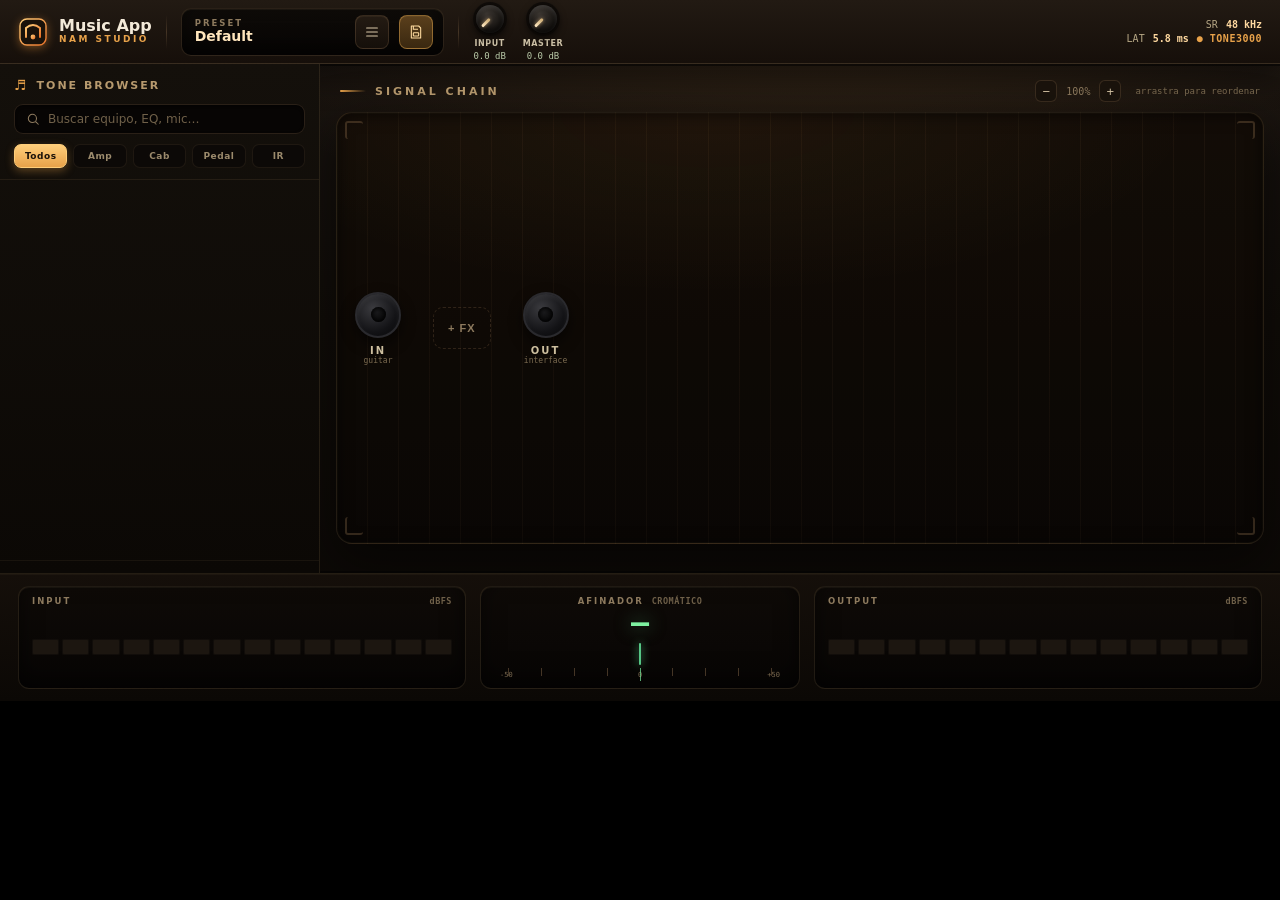
==== commit c520d048: "Reskin layout: browser left (visible) + chain right (scrolls); drop broken auto-fit" ====
--- a/ui/index.html
+++ b/ui/index.html
@@ -1,6 +1,6 @@
 <!doctype html>
 <html lang="es"><head><meta charset="utf-8">
-<link rel="stylesheet" href="style.css?v=5"></head>
+<link rel="stylesheet" href="style.css?v=8"></head>
 <body>
 
   <!-- ===================== TOP BAR ===================== -->
@@ -126,5 +126,5 @@
     </div>
   </footer>
 
-  <script type="module" src="app.js?v=5"></script>
+  <script type="module" src="app.js?v=8"></script>
 </body></html>
--- a/ui/style.css
+++ b/ui/style.css
@@ -75,9 +75,10 @@
 
 /* ============ MAIN ============ */
 .main{display:flex;align-items:stretch}
-.stage{flex:0 0 auto;width:calc(100% - 320px);min-width:0;overflow:hidden;
+.stage{flex:1 1 0;min-width:0;overflow:hidden;
   position:relative;padding:14px 16px 0;display:flex;flex-direction:column}
-.browser{flex:0 0 auto;width:320px;border-left:1px solid var(--line);
+/* browser a la IZQUIERDA (fijo) y la cadena a la derecha (scrollea) -> layout robusto que entra siempre */
+.browser{order:-1;flex:0 0 320px;border-right:1px solid var(--line);
   background:linear-gradient(180deg,#14100b,#0b0805);display:flex;flex-direction:column;}
 
 /* ===== SIGNAL CHAIN ===== */
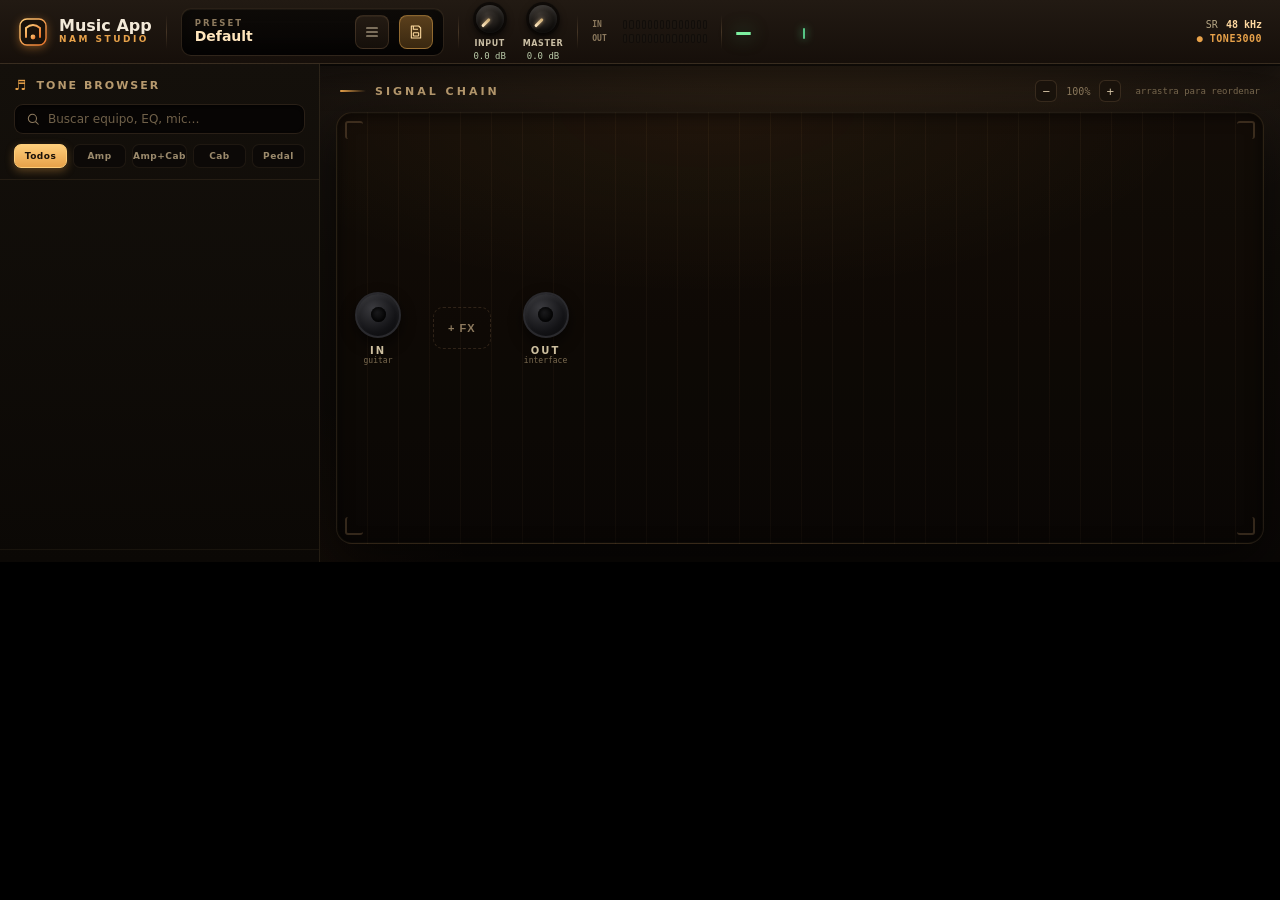
==== commit 7935d0f0: "Fix: submenu hidden (captures[hidden]), tabs Amp/Amp+Cab/Cab(IR)/Pedal, meters+tuner to topbar" ====
--- a/ui/index.html
+++ b/ui/index.html
@@ -1,6 +1,6 @@
 <!doctype html>
 <html lang="es"><head><meta charset="utf-8">
-<link rel="stylesheet" href="style.css?v=8"></head>
+<link rel="stylesheet" href="style.css?v=10"></head>
 <body>
 
   <!-- ===================== TOP BAR ===================== -->
@@ -41,11 +41,30 @@
         <div class="kl">MASTER</div><div class="kval" id="v-out">0.0 dB</div></div>
     </div>
 
+    <div class="divider"></div>
+
+    <!-- medidores IN / OUT -->
+    <div class="metersmini">
+      <div class="mmrow"><span class="mml">IN</span><div class="ladder mini" id="in-ladder"></div></div>
+      <div class="mmrow"><span class="mml">OUT</span><div class="ladder mini" id="out-ladder"></div></div>
+    </div>
+
+    <div class="divider"></div>
+
+    <!-- afinador -->
+    <div class="tunermini">
+      <div class="tnote" id="t-note">&mdash;</div>
+      <div class="tcol">
+        <div class="tsub" id="t-hz"></div>
+        <div class="scale mini"><div class="needle" id="t-needle"></div></div>
+      </div>
+    </div>
+
     <div class="spacer"></div>
 
     <div class="stat">
       <div class="row">SR <b>48 kHz</b></div>
-      <div class="row">LAT <b>5.8 ms</b><span class="t3k">&#9679; TONE3000</span></div>
+      <div class="row"><span class="t3k">&#9679; TONE3000</span></div>
     </div>
   </header>
 
@@ -94,7 +113,7 @@
           <input id="search" placeholder="Buscar equipo, EQ, mic…" autocomplete="off" spellcheck="false">
         </div>
         <div class="chips tabs">
-          <span class="chip tab on" data-tab="">Todos</span><span class="chip tab" data-tab="amp">Amp</span><span class="chip tab" data-tab="amp-cab">Cab</span><span class="chip tab" data-tab="pedal">Pedal</span><span class="chip tab" data-tab="ir">IR</span>
+          <span class="chip tab on" data-tab="">Todos</span><span class="chip tab" data-tab="amp">Amp</span><span class="chip tab" data-tab="amp-cab">Amp+Cab</span><span class="chip tab" data-tab="ir">Cab</span><span class="chip tab" data-tab="pedal">Pedal</span>
         </div>
       </div>
       <div class="blist" id="model-list"></div>
@@ -102,29 +121,5 @@
     </aside>
   </div>
 
-  <!-- ===================== FOOTER: METERS + TUNER ===================== -->
-  <footer class="footer">
-    <div class="panel">
-      <div class="ph">INPUT <span class="unit">dBFS</span></div>
-      <div class="ladder" id="in-ladder"></div>
-    </div>
-
-    <div class="panel tunerbig">
-      <div class="ph center">AFINADOR <span class="unit">CROMÁTICO</span></div>
-      <div class="tnote" id="t-note">&mdash;</div>
-      <div class="tsub" id="t-hz"></div>
-      <div class="scale">
-        <div class="ticks"><i></i><i></i><i></i><i></i><i class="mid"></i><i></i><i></i><i></i><i></i></div>
-        <div class="needle" id="t-needle"></div>
-      </div>
-      <div class="cents"><span>-50</span><span>0</span><span>+50</span></div>
-    </div>
-
-    <div class="panel">
-      <div class="ph">OUTPUT <span class="unit">dBFS</span></div>
-      <div class="ladder" id="out-ladder"></div>
-    </div>
-  </footer>
-
-  <script type="module" src="app.js?v=8"></script>
+  <script type="module" src="app.js?v=10"></script>
 </body></html>
--- a/ui/style.css
+++ b/ui/style.css
@@ -54,6 +54,18 @@
 .stat .row{display:flex;align-items:center;gap:8px;font-size:10px;color:#b6a785}
 .stat .row b{color:#ffd9a0}
 .t3k{color:var(--warm);font-weight:700;letter-spacing:.5px}
+/* medidores + afinador compactos en el topbar */
+.metersmini{display:flex;flex-direction:column;gap:5px;flex:0 0 auto}
+.mmrow{display:flex;align-items:center;gap:7px}
+.mml{font-size:8px;font-weight:800;color:var(--dim);width:24px;font-family:var(--mono)}
+.ladder.mini{width:84px;flex:0 0 auto;margin-top:0;min-height:0;gap:2px}
+.ladder.mini i{height:9px}
+.tunermini{display:flex;align-items:center;gap:9px;flex:0 0 auto}
+.tunermini .tnote{font-size:24px;line-height:1}
+.tcol{display:flex;flex-direction:column;gap:4px}
+.tunermini .tsub{font-size:8px;white-space:nowrap}
+.scale.mini{width:88px;height:12px;margin:0}
+.scale.mini .needle{height:11px}
 
 /* ============ KNOB (compartido: IN/OUT, pedales, FX) ============ */
 .knob{display:flex;flex-direction:column;align-items:center;gap:3px}
@@ -74,11 +86,11 @@
   background:linear-gradient(90deg,#c9b48a,#7a6845);transform:translate(-50%,-50%) rotate(var(--rot,0deg));box-shadow:0 1px 2px rgba(0,0,0,.6)}
 
 /* ============ MAIN ============ */
-.main{display:flex;align-items:stretch}
-.stage{flex:1 1 0;min-width:0;overflow:hidden;
+.main{display:flex;align-items:flex-start;height:498px}     /* alto fijo -> footer siempre visible */
+.stage{flex:1 1 0;min-width:0;height:498px;overflow:hidden;
   position:relative;padding:14px 16px 0;display:flex;flex-direction:column}
-/* browser a la IZQUIERDA (fijo) y la cadena a la derecha (scrollea) -> layout robusto que entra siempre */
-.browser{order:-1;flex:0 0 320px;border-right:1px solid var(--line);
+/* browser a la IZQUIERDA (fijo, con altura definida) y la cadena a la derecha (scrollea) */
+.browser{order:-1;flex:0 0 320px;height:498px;border-right:1px solid var(--line);
   background:linear-gradient(180deg,#14100b,#0b0805);display:flex;flex-direction:column;}
 
 /* ===== SIGNAL CHAIN ===== */
@@ -259,7 +271,7 @@
   color:#9b8a6c;background:#0c0907;border:1px solid rgba(255,200,140,.08)}
 .tab.on{color:#1a120a;background:linear-gradient(180deg,#ffce7a,#e8a24a);border-color:#ffce7a;box-shadow:0 3px 8px rgba(232,162,74,.35)}
 
-.blist{height:380px;overflow-y:auto;padding:8px 10px;display:flex;flex-direction:column;gap:7px}
+.blist{flex:1;min-height:0;overflow-y:auto;padding:8px 10px;display:flex;flex-direction:column;gap:7px}
 .blist::-webkit-scrollbar{width:8px}.blist::-webkit-scrollbar-thumb{background:rgba(255,200,140,.16);border-radius:4px}
 .gear{border-radius:10px;border:1px solid rgba(255,200,140,.09);background:linear-gradient(180deg,#171109,#100b07);
   box-shadow:inset 0 1px 0 rgba(255,210,150,.04)}
@@ -277,6 +289,7 @@
 .chev{color:var(--dim);flex:0 0 auto;font-size:12px;transition:transform .15s}
 .gear.open .chev{transform:rotate(90deg);color:var(--warm)}
 .captures{padding:0 10px 10px;display:flex;flex-direction:column;gap:5px}
+.captures[hidden]{display:none}   /* el display:flex anula el attr hidden -> restaurar */
 .cap-row{display:flex;align-items:center;gap:9px;padding:7px 9px;border-radius:8px;cursor:pointer;
   background:#0a0705;border:1px solid rgba(255,200,140,.06)}
 .cap-row:hover{border-color:rgba(255,206,122,.3)}
